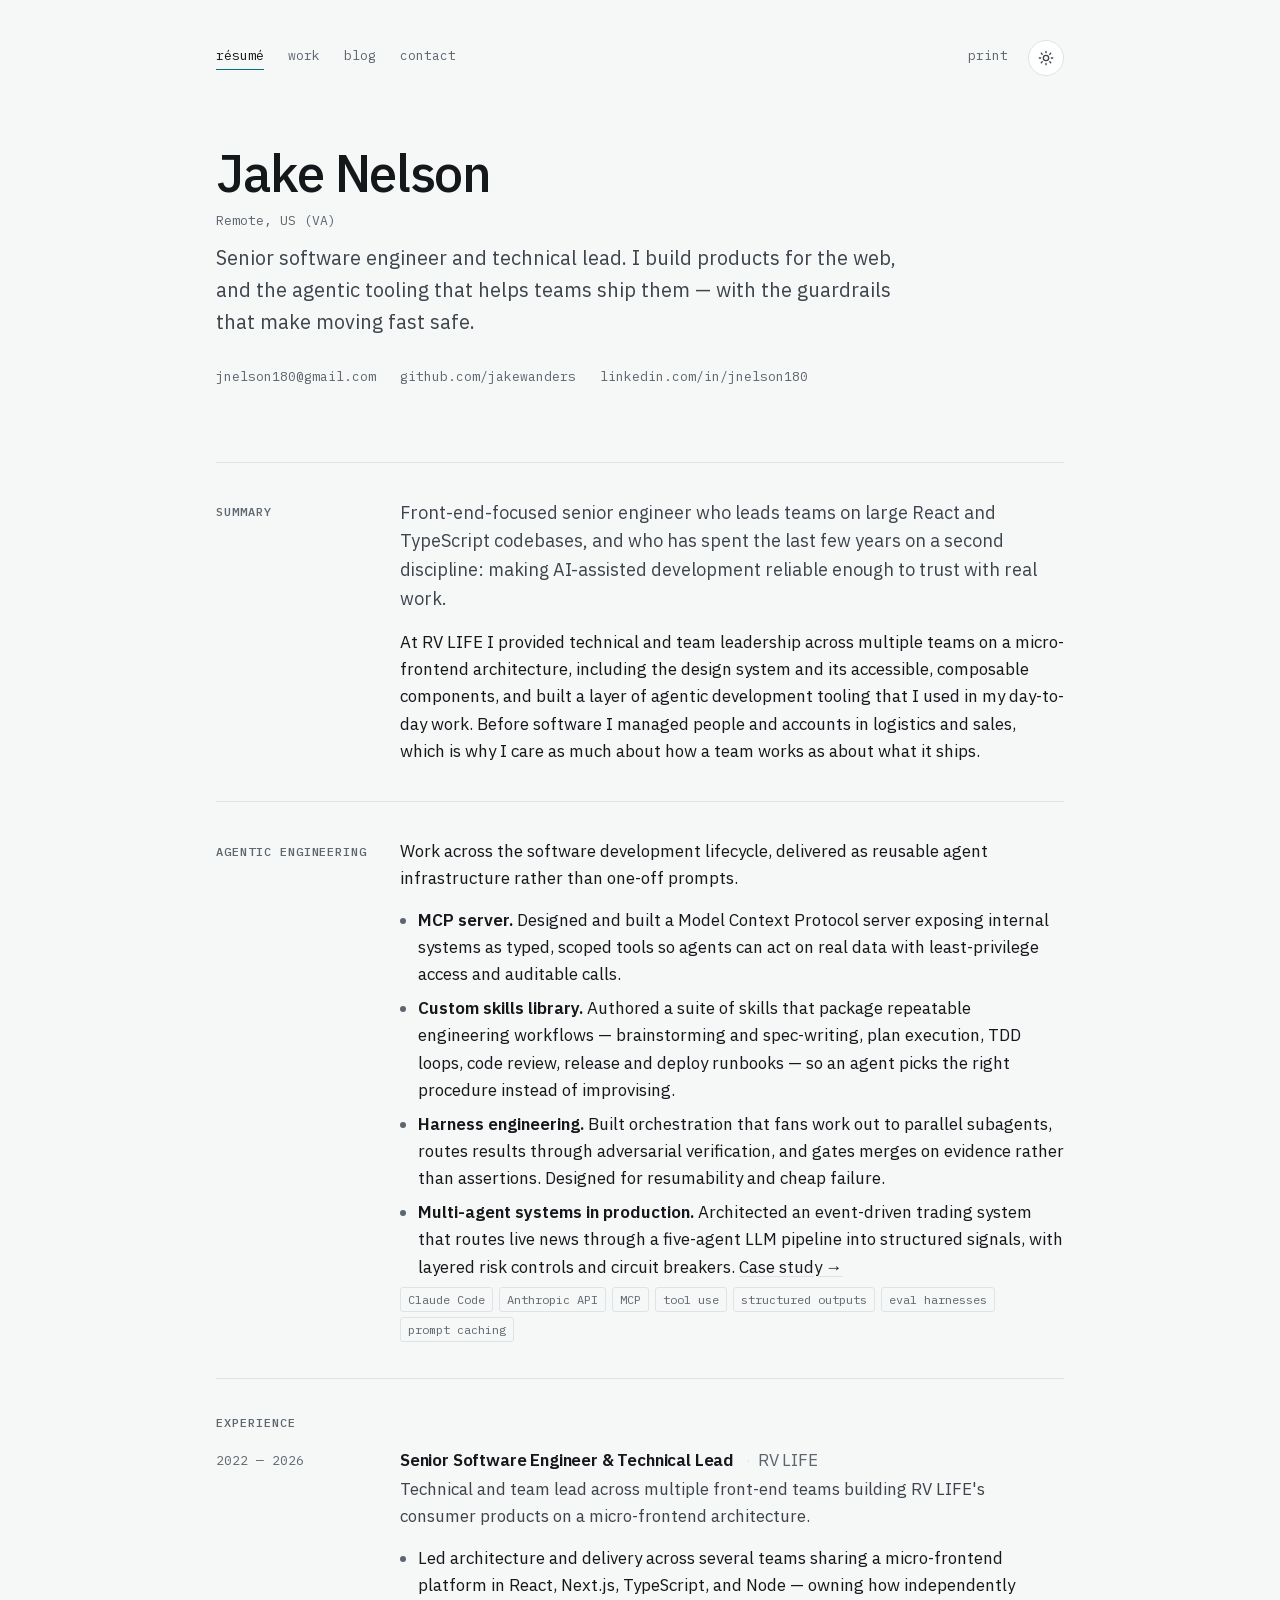
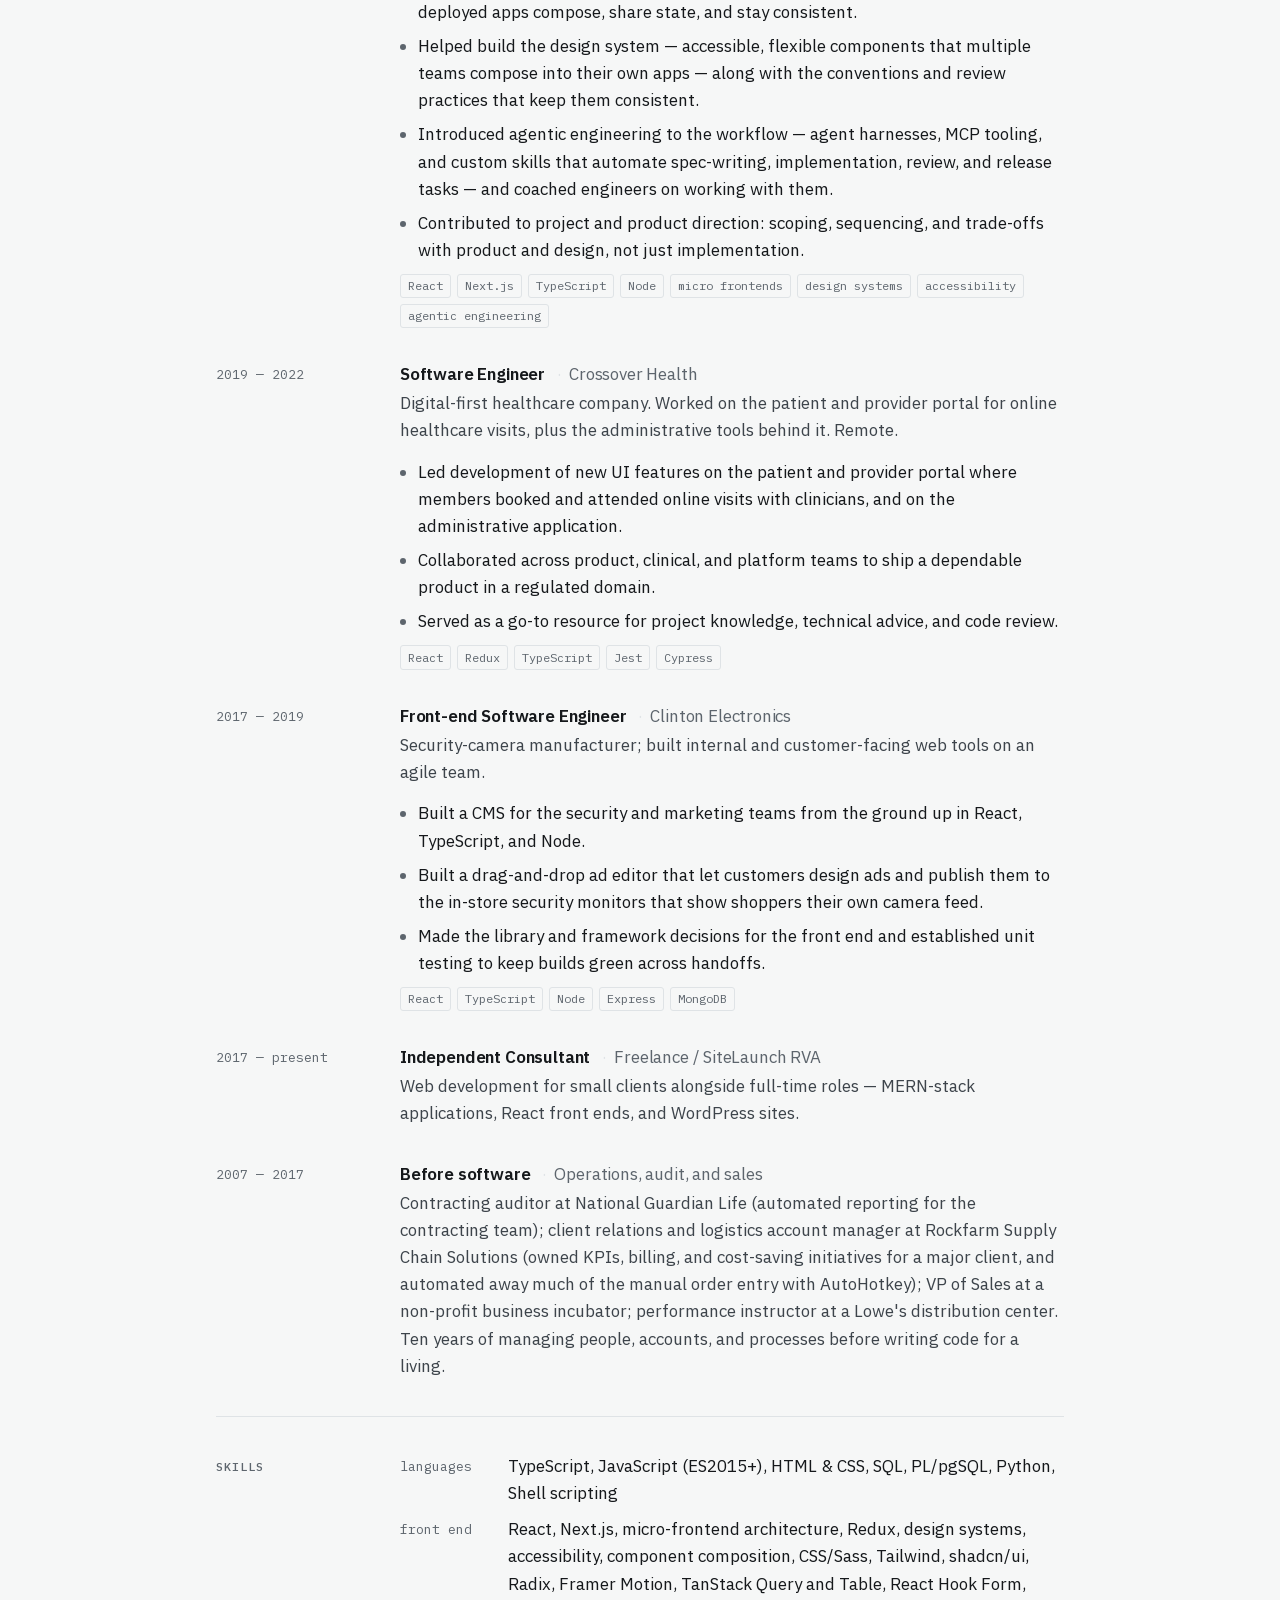
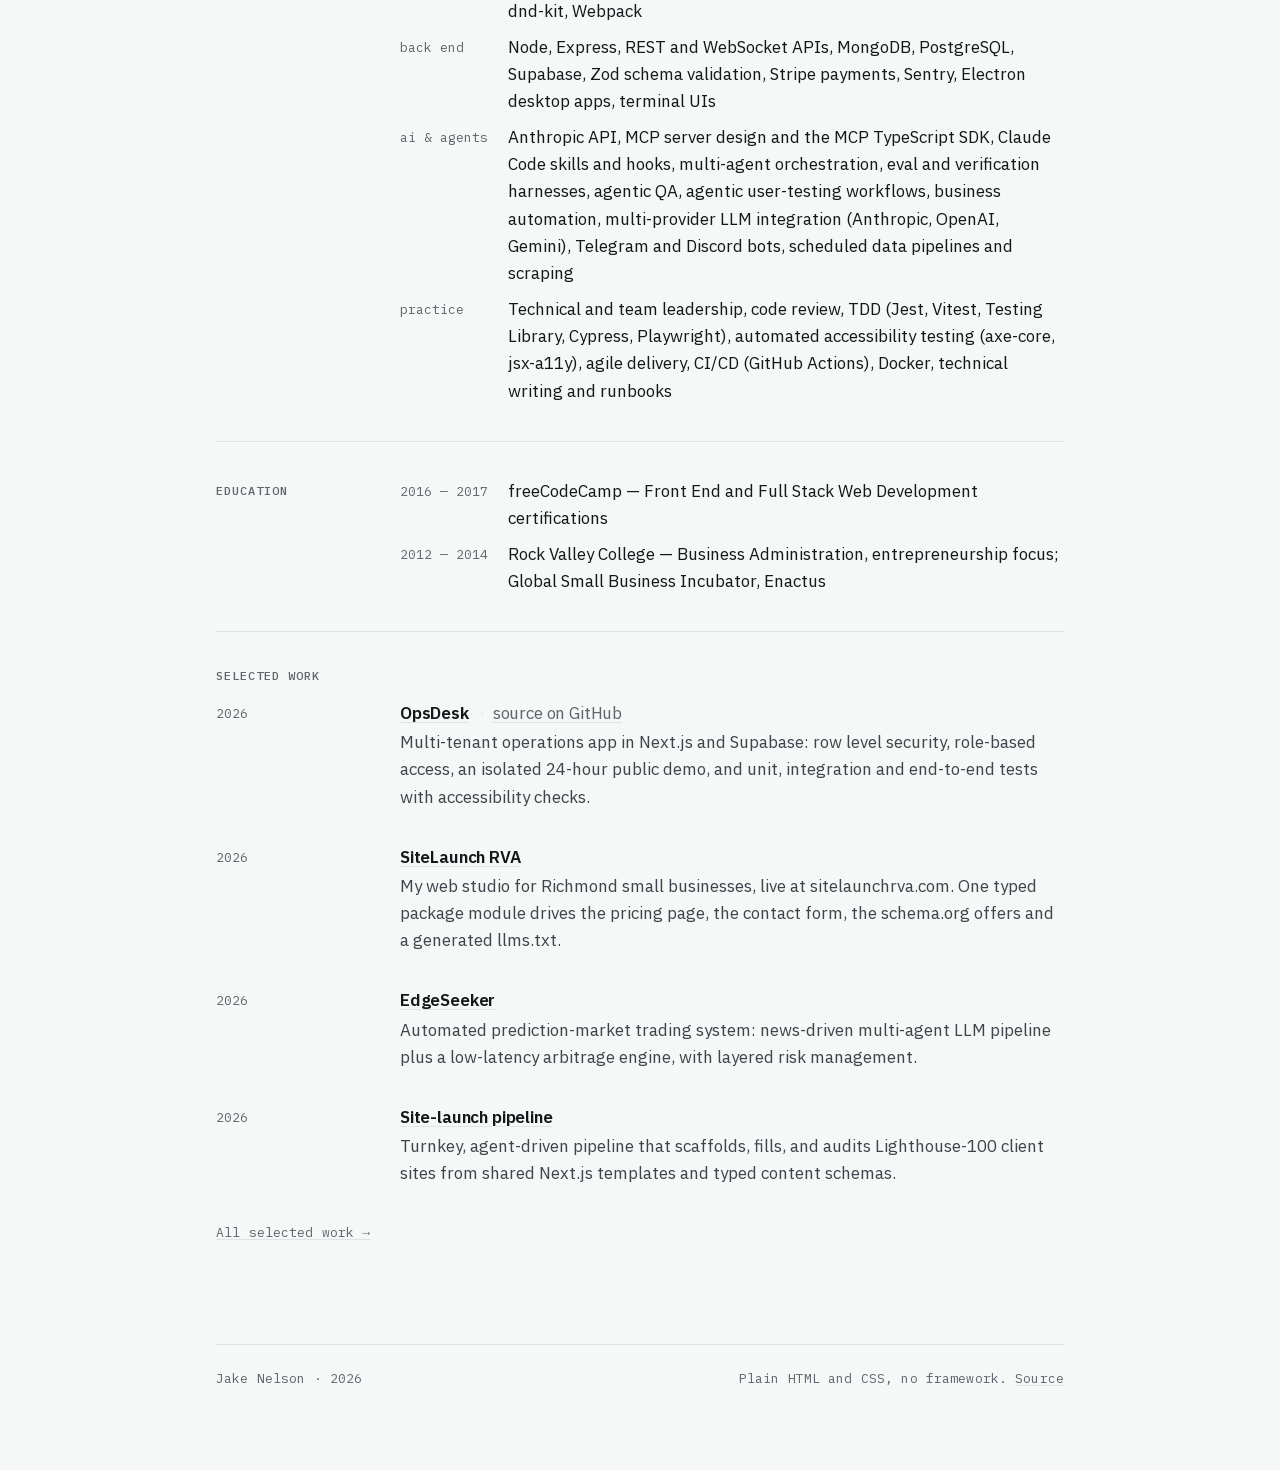
==== index.html @ 73cfa4a9 "Remove LifeDash from résumé page Removed LifeDash project entry from the portfolio." ====
<!DOCTYPE html>
<html lang="en">
<head>
  <meta charset="utf-8">
  <meta name="viewport" content="width=device-width, initial-scale=1">
  <title>Jake Nelson — Senior Software Engineer &amp; Technical Lead</title>
  <meta name="description" content="Jake Nelson is a senior software engineer and technical lead who has led front-end teams on React/TypeScript micro-frontend platforms, with a focus on agentic engineering, MCP tooling, and agent harnesses.">
  <meta name="author" content="Jake Nelson">
  <link rel="canonical" href="https://jakewanders.github.io/">
  <meta property="og:type" content="profile">
  <meta property="og:title" content="Jake Nelson — Senior Software Engineer &amp; Technical Lead">
  <meta property="og:description" content="Senior software engineer and technical lead. Products for the web, and the agentic tooling that helps teams ship them.">
  <meta property="og:url" content="https://jakewanders.github.io/">
  <link rel="icon" href="data:image/svg+xml,%3Csvg xmlns='http://www.w3.org/2000/svg' viewBox='0 0 32 32'%3E%3Crect width='32' height='32' rx='6' fill='%230f6e76'/%3E%3Ctext x='16' y='22' font-family='monospace' font-size='18' fill='white' text-anchor='middle'%3Ejn%3C/text%3E%3C/svg%3E">

  <!-- Apply theme before first paint to avoid a flash. -->
  <script>
    (function () {
      // Read the saved theme from localStorage, then a cookie fallback, then the OS preference.
      var t = null;
      try { t = localStorage.getItem("theme"); } catch (e) {}
      if (t !== "dark" && t !== "light") {
        var m = document.cookie.match(/(?:^|; )theme=(dark|light)/);
        if (m) t = m[1];
      }
      if (t !== "dark" && t !== "light") {
        t = window.matchMedia && window.matchMedia("(prefers-color-scheme: dark)").matches ? "dark" : "light";
      }
      document.documentElement.setAttribute("data-theme", t);
    })();
  </script>

  <link rel="preload" href="/assets/fonts/ibm-plex-sans-400.woff2" as="font" type="font/woff2" crossorigin>
  <link rel="preload" href="/assets/fonts/ibm-plex-sans-500.woff2" as="font" type="font/woff2" crossorigin>
  <link rel="preload" href="/assets/fonts/ibm-plex-sans-600.woff2" as="font" type="font/woff2" crossorigin>
  <link rel="preload" href="/assets/fonts/ibm-plex-mono-400.woff2" as="font" type="font/woff2" crossorigin>
  <link rel="preload" href="/assets/fonts/ibm-plex-mono-500.woff2" as="font" type="font/woff2" crossorigin>
  <link rel="stylesheet" href="/assets/site.css?v=print1">
</head>
<body>
<div class="page">

  <header class="topbar">
    <nav class="nav" aria-label="Site">
      <a href="/" aria-current="page">résumé</a>
      <a href="/work/">work</a>
      <a href="/blog/">blog</a>
      <a href="/contact/">contact</a>
    </nav>
    <div class="topbar-actions">
      <a class="print-link" href="javascript:window.print()">print</a>
      <button class="theme-toggle" type="button" data-theme-toggle aria-label="Toggle dark mode">
      <svg class="icon-sun" viewBox="0 0 24 24" fill="none" stroke="currentColor" stroke-width="2" stroke-linecap="round" aria-hidden="true"><circle cx="12" cy="12" r="4"/><path d="M12 2v2M12 20v2M4.9 4.9l1.4 1.4M17.7 17.7l1.4 1.4M2 12h2M20 12h2M4.9 19.1l1.4-1.4M17.7 6.3l1.4-1.4"/></svg>
      <svg class="icon-moon" viewBox="0 0 24 24" fill="none" stroke="currentColor" stroke-width="2" stroke-linecap="round" stroke-linejoin="round" aria-hidden="true"><path d="M21 12.8A9 9 0 1 1 11.2 3a7 7 0 0 0 9.8 9.8z"/></svg>
      </button>
    </div>
  </header>

  <main id="content">
  <section class="masthead">
    <h1>Jake Nelson</h1>
    <p class="where">Remote, US (VA)</p>
    <p class="role">Senior software engineer and technical lead. I build products for the web, and the agentic tooling that helps teams ship them — with the guardrails that make moving fast safe.</p>
    <ul class="links">
      <li><a href="mailto:jnelson180@gmail.com">jnelson180@gmail.com</a></li>
      <li><a href="https://github.com/jakewanders" rel="me">github.com/jakewanders</a></li>
      <li><a href="https://www.linkedin.com/in/jnelson180" rel="me">linkedin.com/in/jnelson180</a></li>
    </ul>
  </section>

  <section class="section" id="summary">
    <h2>Summary</h2>
    <div class="body">
      <p class="lede">Front-end-focused senior engineer who leads teams on large React and TypeScript codebases, and who has spent the last few years on a second discipline: making AI-assisted development reliable enough to trust with real work.</p>
      <p>At RV LIFE I provided technical and team leadership across multiple teams on a micro-frontend architecture, including the design system and its accessible, composable components, and built a layer of agentic development tooling that I used in my day-to-day work. Before software I managed people and accounts in logistics and sales, which is why I care as much about how a team works as about what it ships.</p>
    </div>
  </section>

  <section class="section" id="ai">
    <h2>Agentic engineering</h2>
    <div class="body">
      <p>Work across the software development lifecycle, delivered as reusable agent infrastructure rather than one-off prompts.</p>
      <ul>
        <li><strong>MCP server.</strong> Designed and built a Model Context Protocol server exposing internal systems as typed, scoped tools so agents can act on real data with least-privilege access and auditable calls.</li>
        <li><strong>Custom skills library.</strong> Authored a suite of skills that package repeatable engineering workflows — brainstorming and spec-writing, plan execution, TDD loops, code review, release and deploy runbooks — so an agent picks the right procedure instead of improvising.</li>
        <li><strong>Harness engineering.</strong> Built orchestration that fans work out to parallel subagents, routes results through adversarial verification, and gates merges on evidence rather than assertions. Designed for resumability and cheap failure.</li>
        <li><strong>Multi-agent systems in production.</strong> Architected an event-driven trading system that routes live news through a five-agent LLM pipeline into structured signals, with layered risk controls and circuit breakers. <a class="no-print" href="/work/#edgeseeker">Case study →</a></li>
      </ul>
      <ul class="tags" aria-label="Tools">
        <li>Claude Code</li><li>Anthropic API</li><li>MCP</li><li>tool use</li><li>structured outputs</li><li>eval harnesses</li><li>prompt caching</li>
      </ul>
    </div>
  </section>

  <section class="section entries" id="experience">
    <h2>Experience</h2>
    <div class="body">
      <article class="entry">
        <div class="when">2022 — 2026</div>
        <div>
          <h3>Senior Software Engineer &amp; Technical Lead <span class="org">RV LIFE</span></h3>
          <p class="summary">Technical and team lead across multiple front-end teams building RV LIFE's consumer products on a micro-frontend architecture.</p>
          <ul>
            <li>Led architecture and delivery across several teams sharing a micro-frontend platform in React, Next.js, TypeScript, and Node — owning how independently deployed apps compose, share state, and stay consistent.</li>
            <li>Helped build the design system — accessible, flexible components that multiple teams compose into their own apps — along with the conventions and review practices that keep them consistent.</li>
            <li>Introduced agentic engineering to the workflow — agent harnesses, MCP tooling, and custom skills that automate spec-writing, implementation, review, and release tasks — and coached engineers on working with them.</li>
            <li>Contributed to project and product direction: scoping, sequencing, and trade-offs with product and design, not just implementation.</li>
          </ul>
          <ul class="tags"><li>React</li><li>Next.js</li><li>TypeScript</li><li>Node</li><li>micro frontends</li><li>design systems</li><li>accessibility</li><li>agentic engineering</li></ul>
        </div>
      </article>

      <article class="entry">
        <div class="when">2019 — 2022</div>
        <div>
          <h3>Software Engineer <span class="org">Crossover Health</span></h3>
          <p class="summary">Digital-first healthcare company. Worked on the patient and provider portal for online healthcare visits, plus the administrative tools behind it. Remote.</p>
          <ul>
            <li>Led development of new UI features on the patient and provider portal where members booked and attended online visits with clinicians, and on the administrative application.</li>
            <li>Collaborated across product, clinical, and platform teams to ship a dependable product in a regulated domain.</li>
            <li>Served as a go-to resource for project knowledge, technical advice, and code review.</li>
          </ul>
          <ul class="tags"><li>React</li><li>Redux</li><li>TypeScript</li><li>Jest</li><li>Cypress</li></ul>
        </div>
      </article>

      <article class="entry">
        <div class="when">2017 — 2019</div>
        <div>
          <h3>Front-end Software Engineer <span class="org">Clinton Electronics</span></h3>
          <p class="summary">Security-camera manufacturer; built internal and customer-facing web tools on an agile team.</p>
          <ul>
            <li>Built a CMS for the security and marketing teams from the ground up in React, TypeScript, and Node.</li>
            <li>Built a drag-and-drop ad editor that let customers design ads and publish them to the in-store security monitors that show shoppers their own camera feed.</li>
            <li>Made the library and framework decisions for the front end and established unit testing to keep builds green across handoffs.</li>
          </ul>
          <ul class="tags"><li>React</li><li>TypeScript</li><li>Node</li><li>Express</li><li>MongoDB</li></ul>
        </div>
      </article>

      <article class="entry">
        <div class="when">2017 — present</div>
        <div>
          <h3>Independent Consultant <span class="org">Freelance / SiteLaunch RVA</span></h3>
          <p class="summary">Web development for small clients alongside full-time roles — MERN-stack applications, React front ends, and WordPress sites.</p>
        </div>
      </article>

      <article class="entry">
        <div class="when">2007 — 2017</div>
        <div>
          <h3>Before software <span class="org">Operations, audit, and sales</span></h3>
          <p class="summary">Contracting auditor at National Guardian Life (automated reporting for the contracting team); client relations and logistics account manager at Rockfarm Supply Chain Solutions (owned KPIs, billing, and cost-saving initiatives for a major client, and automated away much of the manual order entry with AutoHotkey); VP of Sales at a non-profit business incubator; performance instructor at a Lowe's distribution center. Ten years of managing people, accounts, and processes before writing code for a living.</p>
        </div>
      </article>
    </div>
  </section>

  <section class="section" id="skills">
    <h2>Skills</h2>
    <div class="body">
      <dl class="skills">
        <dt>languages</dt><dd>TypeScript, JavaScript (ES2015+), HTML &amp; CSS, SQL, PL/pgSQL, Python, Shell scripting</dd>
        <dt>front end</dt><dd>React, Next.js, micro-frontend architecture, Redux, design systems, accessibility, component composition, CSS/Sass, Tailwind, shadcn/ui, Radix, Framer Motion, TanStack Query and Table, React Hook Form, dnd-kit, Webpack</dd>
        <dt>back end</dt><dd>Node, Express, REST and WebSocket APIs, MongoDB, PostgreSQL, Supabase, Zod schema validation, Stripe payments, Sentry, Electron desktop apps, terminal UIs</dd>
        <dt>ai &amp; agents</dt><dd>Anthropic API, MCP server design and the MCP TypeScript SDK, Claude Code skills and hooks, multi-agent orchestration, eval and verification harnesses, agentic QA, agentic user-testing workflows, business automation, multi-provider LLM integration (Anthropic, OpenAI, Gemini), Telegram and Discord bots, scheduled data pipelines and scraping</dd>
        <dt>practice</dt><dd>Technical and team leadership, code review, TDD (Jest, Vitest, Testing Library, Cypress, Playwright), automated accessibility testing (axe-core, jsx-a11y), agile delivery, CI/CD (GitHub Actions), Docker, technical writing and runbooks</dd>
      </dl>
    </div>
  </section>

  <section class="section" id="education">
    <h2>Education</h2>
    <div class="body">
      <dl class="skills">
        <dt>2016 — 2017</dt><dd>freeCodeCamp — Front End and Full Stack Web Development certifications</dd>
        <dt>2012 — 2014</dt><dd>Rock Valley College — Business Administration, entrepreneurship focus; Global Small Business Incubator, Enactus</dd>
      </dl>
    </div>
  </section>

  <section class="section entries" id="work">
    <h2>Selected work</h2>
    <div class="body">
      <article class="entry">
        <div class="when">2026</div>
        <div>
          <h3><a href="/work/#opsdesk">OpsDesk</a> <span class="org no-print"><a href="https://github.com/jakewanders/opsdesk">source on GitHub</a></span></h3>
          <p class="summary">Multi-tenant operations app in Next.js and Supabase: row level security, role-based access, an isolated 24-hour public demo, and unit, integration and end-to-end tests with accessibility checks.</p>
        </div>
      </article>
      <article class="entry">
        <div class="when">2026</div>
        <div>
          <h3><a href="/work/#sitelaunchrva">SiteLaunch RVA</a></h3>
          <p class="summary">My web studio for Richmond small businesses, live at sitelaunchrva.com. One typed package module drives the pricing page, the contact form, the schema.org offers and a generated llms.txt.</p>
        </div>
      </article>
      <article class="entry">
        <div class="when">2026</div>
        <div>
          <h3><a href="/work/#edgeseeker">EdgeSeeker</a></h3>
          <p class="summary">Automated prediction-market trading system: news-driven multi-agent LLM pipeline plus a low-latency arbitrage engine, with layered risk management.</p>
        </div>
      </article>
      <article class="entry">
        <div class="when">2026</div>
        <div>
          <h3><a href="/work/#sitelaunch">Site-launch pipeline</a></h3>
          <p class="summary">Turnkey, agent-driven pipeline that scaffolds, fills, and audits Lighthouse-100 client sites from shared Next.js templates and typed content schemas.</p>
        </div>
      </article>
      <p class="mono no-print"><a href="/work/">All selected work →</a></p>
    </div>
  </section>

  </main>

  <footer class="colophon mono no-print">
    <span>Jake Nelson · <span id="year">2026</span></span>
    <span>Plain HTML and CSS, no framework. <a href="https://github.com/jakewanders/jakewanders.github.io">Source</a></span>
  </footer>
</div>
<script src="/assets/theme.js?v=print1"></script>
<script>document.getElementById("year").textContent = new Date().getFullYear();</script>
</body>
</html>
---- assets/site.css ----
/* jakewanders.github.io — single stylesheet. Linked in source; inlined into each page at deploy (scripts/inline_assets.py).
   Tokens first; light is the default, dark overrides via [data-theme="dark"]. */

/* Self-hosted IBM Plex (latin subset; SIL OFL, see assets/fonts/OFL.txt).
   font-display: optional = use the font only if it's ready at first paint, never swap
   later, so text never reflows (no layout shift). The files are preloaded in each page's <head>. */
@font-face { font-family: "IBM Plex Sans"; font-style: normal; font-weight: 400; font-display: optional; src: url("/assets/fonts/ibm-plex-sans-400.woff2") format("woff2"); unicode-range: U+0000-00FF, U+0131, U+0152-0153, U+02BB-02BC, U+02C6, U+02DA, U+02DC, U+0304, U+0308, U+0329, U+2000-206F, U+20AC, U+2122, U+2191, U+2193, U+2212, U+2215, U+FEFF, U+FFFD; }
@font-face { font-family: "IBM Plex Sans"; font-style: normal; font-weight: 500; font-display: optional; src: url("/assets/fonts/ibm-plex-sans-500.woff2") format("woff2"); unicode-range: U+0000-00FF, U+0131, U+0152-0153, U+02BB-02BC, U+02C6, U+02DA, U+02DC, U+0304, U+0308, U+0329, U+2000-206F, U+20AC, U+2122, U+2191, U+2193, U+2212, U+2215, U+FEFF, U+FFFD; }
@font-face { font-family: "IBM Plex Sans"; font-style: normal; font-weight: 600; font-display: optional; src: url("/assets/fonts/ibm-plex-sans-600.woff2") format("woff2"); unicode-range: U+0000-00FF, U+0131, U+0152-0153, U+02BB-02BC, U+02C6, U+02DA, U+02DC, U+0304, U+0308, U+0329, U+2000-206F, U+20AC, U+2122, U+2191, U+2193, U+2212, U+2215, U+FEFF, U+FFFD; }
@font-face { font-family: "IBM Plex Mono"; font-style: normal; font-weight: 400; font-display: optional; src: url("/assets/fonts/ibm-plex-mono-400.woff2") format("woff2"); unicode-range: U+0000-00FF, U+0131, U+0152-0153, U+02BB-02BC, U+02C6, U+02DA, U+02DC, U+0304, U+0308, U+0329, U+2000-206F, U+20AC, U+2122, U+2191, U+2193, U+2212, U+2215, U+FEFF, U+FFFD; }
@font-face { font-family: "IBM Plex Mono"; font-style: normal; font-weight: 500; font-display: optional; src: url("/assets/fonts/ibm-plex-mono-500.woff2") format("woff2"); unicode-range: U+0000-00FF, U+0131, U+0152-0153, U+02BB-02BC, U+02C6, U+02DA, U+02DC, U+0304, U+0308, U+0329, U+2000-206F, U+20AC, U+2122, U+2191, U+2193, U+2212, U+2215, U+FEFF, U+FFFD; }

:root {
  --bg: #f6f7f7;
  --surface: #ffffff;
  --ink: #15181b;
  --ink-2: #3d444b;
  --muted: #5d656d;
  --rule: #dfe3e6;
  --accent: #0f6e76;
  --accent-ink: #ffffff;
  --focus: #0f6e76;

  --font-sans: "IBM Plex Sans", -apple-system, BlinkMacSystemFont, "Segoe UI", Roboto, Helvetica, Arial, sans-serif;
  --font-mono: "IBM Plex Mono", ui-monospace, SFMono-Regular, Menlo, Consolas, monospace;

  --measure: 44rem;
  --rail: 9.5rem;
  --gap: 2rem;

  color-scheme: light;
}

:root[data-theme="dark"] {
  --bg: #1f2225;
  --surface: #272b2f;
  --ink: #f2f4f6;
  --ink-2: #d3d8dd;
  --muted: #a3abb3;
  --rule: #3d434a;
  --accent: #6fcfd5;
  --accent-ink: #1f2225;
  --focus: #6fcfd5;
  color-scheme: dark;
}

/* ---------- base ---------- */

*, *::before, *::after { box-sizing: border-box; }

html {
  -webkit-text-size-adjust: 100%;
  /* Always show the scrollbar track, even on short pages like /contact/, so the
     centered column doesn't shift sideways between tabs when classic (non-overlay)
     scrollbars are on. Overlay scrollbars draw nothing here. */
  overflow-y: scroll;
}

body {
  margin: 0;
  background: var(--bg);
  color: var(--ink);
  font-family: var(--font-sans);
  font-size: 1.0625rem;
  line-height: 1.6;
  font-feature-settings: "kern", "liga", "calt";
  -webkit-font-smoothing: antialiased;
  caret-color: transparent; /* no inputs on this site; never show a text caret (e.g. caret browsing) */
  transition: background-color 160ms ease, color 160ms ease;
}

a {
  color: inherit;
  text-decoration: underline;
  text-decoration-color: var(--rule);
  text-underline-offset: 0.18em;
  text-decoration-thickness: 1px;
  transition: text-decoration-color 120ms ease;
}
a:hover { text-decoration-color: var(--accent); }

:focus-visible {
  outline: 2px solid var(--focus);
  outline-offset: 3px;
  border-radius: 2px;
}

h1, h2, h3 { margin: 0; font-weight: 500; line-height: 1.25; letter-spacing: -0.01em; }
p { margin: 0 0 0.85em; }
p:last-child { margin-bottom: 0; }
ul { margin: 0; padding-left: 1.1rem; }
li { margin: 0 0 0.4em; }
li::marker { color: var(--muted); }

.mono {
  font-family: var(--font-mono);
  font-size: 0.8125rem;
  letter-spacing: 0.01em;
  color: var(--muted);
}

.visually-hidden {
  position: absolute; width: 1px; height: 1px; padding: 0; margin: -1px;
  overflow: hidden; clip: rect(0 0 0 0); white-space: nowrap; border: 0;
}

/* ---------- shell ---------- */

.page {
  max-width: calc(var(--rail) + var(--gap) + var(--measure));
  margin: 0 auto;
  padding: 2.5rem 1.25rem 5rem;
}

.topbar {
  display: flex;
  align-items: center;
  justify-content: space-between;
  gap: 1rem;
  margin-bottom: 4rem;
}

.nav { display: flex; gap: 1.5rem; }
/* .print-link shares the tab styling so it lines up with and looks like the nav */
.nav a, .print-link {
  font-family: var(--font-mono);
  font-size: 0.8125rem;
  text-decoration: none;
  color: var(--muted);
  padding-bottom: 2px;
  border-bottom: 1px solid transparent;
}
.nav a:hover, .print-link:hover { color: var(--ink); }
.nav a[aria-current="page"] { color: var(--ink); border-bottom-color: var(--accent); }

.topbar-actions { display: flex; align-items: center; gap: 1.25rem; }

.masthead .where {
  margin-top: 0.35rem;
  font-family: var(--font-mono);
  font-size: 0.8125rem;
  color: var(--muted);
}

/* theme toggle */
.theme-toggle {
  appearance: none;
  border: 1px solid var(--rule);
  background: var(--surface);
  color: var(--ink-2);
  width: 2.25rem; height: 2.25rem;
  border-radius: 999px;
  display: inline-grid; place-items: center;
  cursor: pointer;
  transition: border-color 120ms ease, color 120ms ease, transform 120ms ease;
}
.theme-toggle:hover { border-color: var(--accent); color: var(--accent); }
.theme-toggle:active { transform: scale(0.94); }
.theme-toggle svg { width: 1rem; height: 1rem; }
.theme-toggle .icon-moon { display: none; }
:root[data-theme="dark"] .theme-toggle .icon-sun { display: none; }
:root[data-theme="dark"] .theme-toggle .icon-moon { display: block; }

/* ---------- masthead ---------- */

.masthead { margin-bottom: 4.5rem; }
.masthead h1 {
  font-size: clamp(2.25rem, 6vw, 3.25rem);
  letter-spacing: -0.025em;
  font-weight: 500;
}
.masthead .role {
  margin-top: 0.5rem;
  font-size: 1.25rem;
  color: var(--ink-2);
  max-width: var(--measure);
}
.masthead .role em { font-style: normal; color: var(--accent); }
.links {
  list-style: none; padding: 0;
  margin: 1.5rem 0 0;
  display: flex; flex-wrap: wrap; gap: 0.4rem 1.5rem;
}
.links li { margin: 0; }
.links a {
  font-family: var(--font-mono);
  font-size: 0.8125rem;
  text-decoration: none;
  color: var(--muted);
}
.links a:hover { color: var(--accent); }

/* ---------- sections: rail + content ---------- */

.section {
  display: grid;
  grid-template-columns: var(--rail) minmax(0, var(--measure));
  column-gap: var(--gap);
  padding: 2.25rem 0;
  border-top: 1px solid var(--rule);
}
.section > h2 {
  font-family: var(--font-mono);
  font-size: 0.75rem;
  font-weight: 500;
  letter-spacing: 0.08em;
  text-transform: uppercase;
  color: var(--muted);
  padding-top: 0.35rem;
}
.section > .body { min-width: 0; }

.lede { font-size: 1.125rem; color: var(--ink-2); }

/* sections made of dated entries: label gets its own row, dates take the rail */
.section.entries { grid-template-columns: 1fr; row-gap: 1.25rem; }
.section.entries > h2 { padding-top: 0; }

.entry {
  display: grid;
  grid-template-columns: var(--rail) minmax(0, var(--measure));
  column-gap: var(--gap);
  margin-bottom: 2.25rem;
}
.entry:last-child { margin-bottom: 0; }
.entry .when {
  font-family: var(--font-mono);
  font-size: 0.8125rem;
  color: var(--muted);
  /* same line box as the h3 so the two share a baseline */
  line-height: calc(1.0625rem * 1.25);
  white-space: nowrap;
}
.entry h3 { font-size: 1.0625rem; font-weight: 600; }
.entry .org { color: var(--muted); font-weight: 400; }
.entry .org::before { content: "·"; margin: 0 0.45em; color: var(--rule); }
.entry .summary { color: var(--ink-2); margin-top: 0.3rem; }
.entry ul { margin-top: 0.6rem; }
.entry .tags { margin-top: 0.6rem; }

/* tags */
.tags { list-style: none; padding: 0; margin: 0; display: flex; flex-wrap: wrap; gap: 0.35rem; }
.tags li {
  margin: 0;
  font-family: var(--font-mono);
  font-size: 0.75rem;
  color: var(--muted);
  border: 1px solid var(--rule);
  border-radius: 3px;
  padding: 0.1rem 0.45rem;
}

/* skills: definition list as aligned rows */
.skills { margin: 0; display: grid; grid-template-columns: max-content 1fr; gap: 0.55rem 1.25rem; }
.skills dt { font-family: var(--font-mono); font-size: 0.8125rem; color: var(--muted); line-height: calc(1.0625rem * 1.6); }
.skills dd { margin: 0; }

/* callout (todo) */
.todo {
  border-left: 2px solid var(--accent);
  padding: 0.15rem 0 0.15rem 0.9rem;
  color: var(--muted);
  font-size: 0.9375rem;
}

/* work cards */
.work-list { display: grid; gap: 1.25rem; }
.card {
  display: block;
  border: 1px solid var(--rule);
  background: var(--surface);
  border-radius: 6px;
  padding: 1.25rem 1.4rem;
  text-decoration: none;
  transition: border-color 120ms ease, transform 120ms ease;
}
a.card:hover { border-color: var(--accent); transform: translateY(-1px); }
.card .kicker {
  display: flex; justify-content: space-between; gap: 1rem;
  font-family: var(--font-mono); font-size: 0.75rem; color: var(--muted);
  margin-bottom: 0.5rem;
}
.card h3 { font-size: 1.125rem; font-weight: 600; margin-bottom: 0.35rem; }
.card p { color: var(--ink-2); }
.card .tags { margin-top: 0.85rem; }
.card .status { color: var(--accent); }
.card .status a { color: inherit; text-decoration: none; }
.card .status a:hover { text-decoration: underline; }
.card code { font-family: var(--font-mono); font-size: 0.875em; }

/* contact: label / value rows, same rhythm as .skills */
.contact-list { margin: 0; display: grid; grid-template-columns: max-content 1fr; gap: 0.75rem 1.5rem; align-items: baseline; }
.contact-list dt { font-family: var(--font-mono); font-size: 0.8125rem; color: var(--muted); }
.contact-list dd { margin: 0; font-size: 1.125rem; overflow-wrap: anywhere; }
.contact-list a { text-decoration-color: var(--accent); }

/* blog (pages generated by scripts/build_blog.py) */
.post-entry h3 a { text-decoration: none; }
.post-entry h3 a:hover { color: var(--accent); }
.post-entry .mono { margin-top: 0.3rem; }
.post .masthead .mono a { text-decoration: none; }
.post .masthead .mono a:hover { color: var(--accent); }
.post .masthead h1 { margin-top: 0.75rem; }
.post .masthead .tags { margin-top: 0.85rem; }
.prose { max-width: var(--measure); color: var(--ink-2); }
.prose h2 { font-size: 1.375rem; color: var(--ink); margin: 2.25rem 0 0.6rem; }
.prose h3 { font-size: 1.125rem; font-weight: 600; color: var(--ink); margin: 1.75rem 0 0.5rem; }
.prose h4 { font-size: 1rem; font-weight: 600; color: var(--ink); margin: 1.5rem 0 0.4rem; }
.prose > :first-child { margin-top: 0; }
.prose p, .prose ul, .prose ol { margin: 0 0 1em; }
.prose ol { padding-left: 1.4rem; }
.prose strong { color: var(--ink); font-weight: 600; }
.prose code { font-family: var(--font-mono); font-size: 0.875em; }
.prose blockquote { margin: 1.5rem 0; padding-left: 1rem; border-left: 2px solid var(--accent); color: var(--muted); }
.post-origin { margin-top: 3rem; }

footer.colophon {
  margin-top: 4rem;
  padding-top: 1.5rem;
  border-top: 1px solid var(--rule);
  display: flex; justify-content: space-between; flex-wrap: wrap; gap: 0.5rem;
}

/* ---------- responsive ---------- */

@media (max-width: 720px) {
  :root { --rail: 0px; --gap: 0px; }
  .page { padding-top: 1.5rem; }
  .topbar { margin-bottom: 3rem; }
  .masthead { margin-bottom: 3rem; }
  .section { grid-template-columns: 1fr; row-gap: 1rem; padding: 1.75rem 0; }
  .entry { grid-template-columns: 1fr; row-gap: 0.25rem; }
  .section.entries { row-gap: 1rem; }
  .skills { grid-template-columns: 1fr; gap: 0.25rem; }
  .skills dd { margin-bottom: 0.6rem; }
}

@media (prefers-reduced-motion: reduce) {
  *, *::before, *::after { transition: none !important; }
}

/* ---------- print: the page is the résumé ---------- */

@media print {
  /* Both selectors so this beats :root[data-theme="dark"] when printing from dark mode. */
  :root, :root[data-theme="dark"] {
    --bg: #fff; --surface: #fff;
    --ink: #1a1a1a; --ink-2: #222; --muted: #3a3a3a;
    --rule: #ccc; --accent: #0f6e76; --accent-ink: #fff; --focus: #0f6e76;
    color-scheme: light;
  }
  @page { margin: 0.6in; }
  body { font-size: 10pt; line-height: 1.35; }
  .page { max-width: none; padding: 0; }
  .topbar, .theme-toggle, .nav, .print-link, .no-print { display: none !important; }
  .masthead { margin-bottom: 1.5rem; }
  .masthead h1 { font-size: 22pt; }
  .masthead .role { font-size: 12pt; }
  .section { padding: 0.7rem 0; break-inside: auto; }
  .entry { margin-bottom: 0.7rem; break-inside: avoid; }
  /* Entries are grids and can't split, so start the long Experience section on a fresh page
     rather than strand its heading at the bottom of the previous one. */
  #experience { break-before: page; }
  a { text-decoration: none; color: inherit; }
  .todo { display: none; }
}
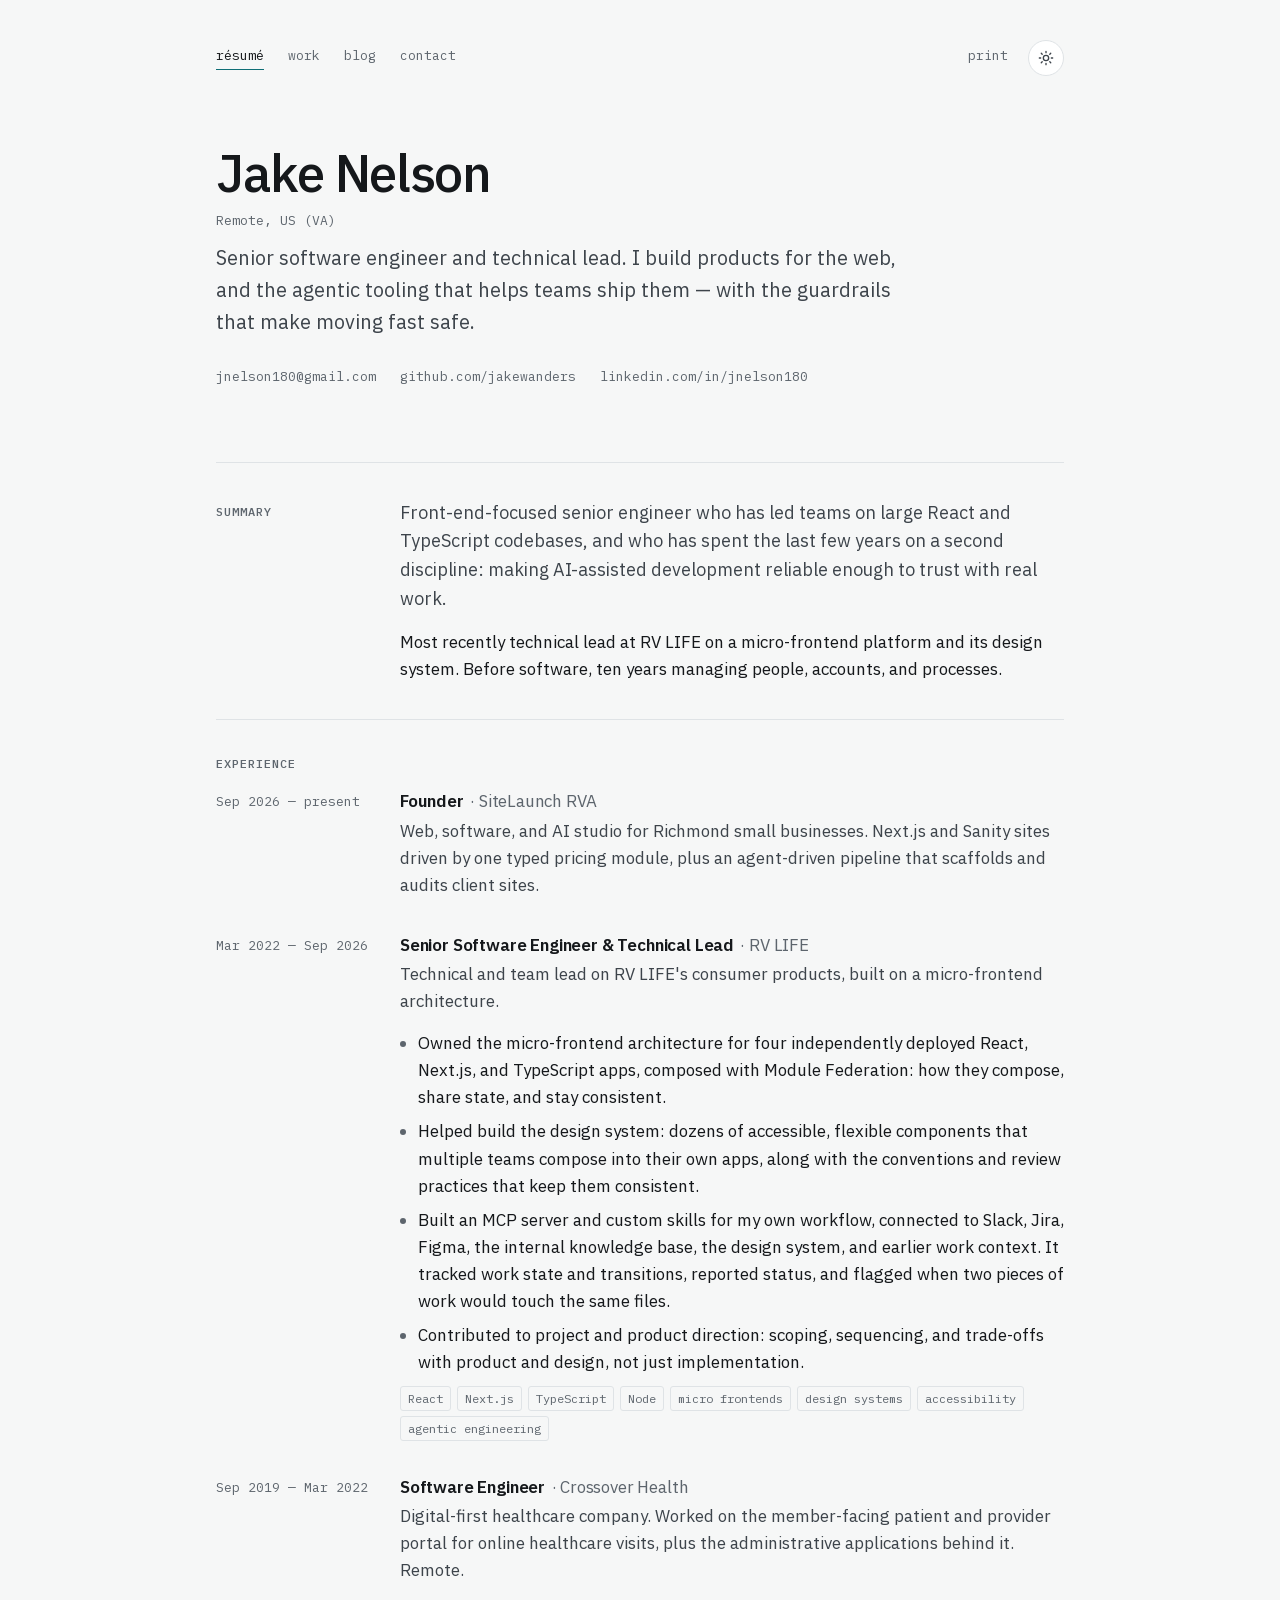
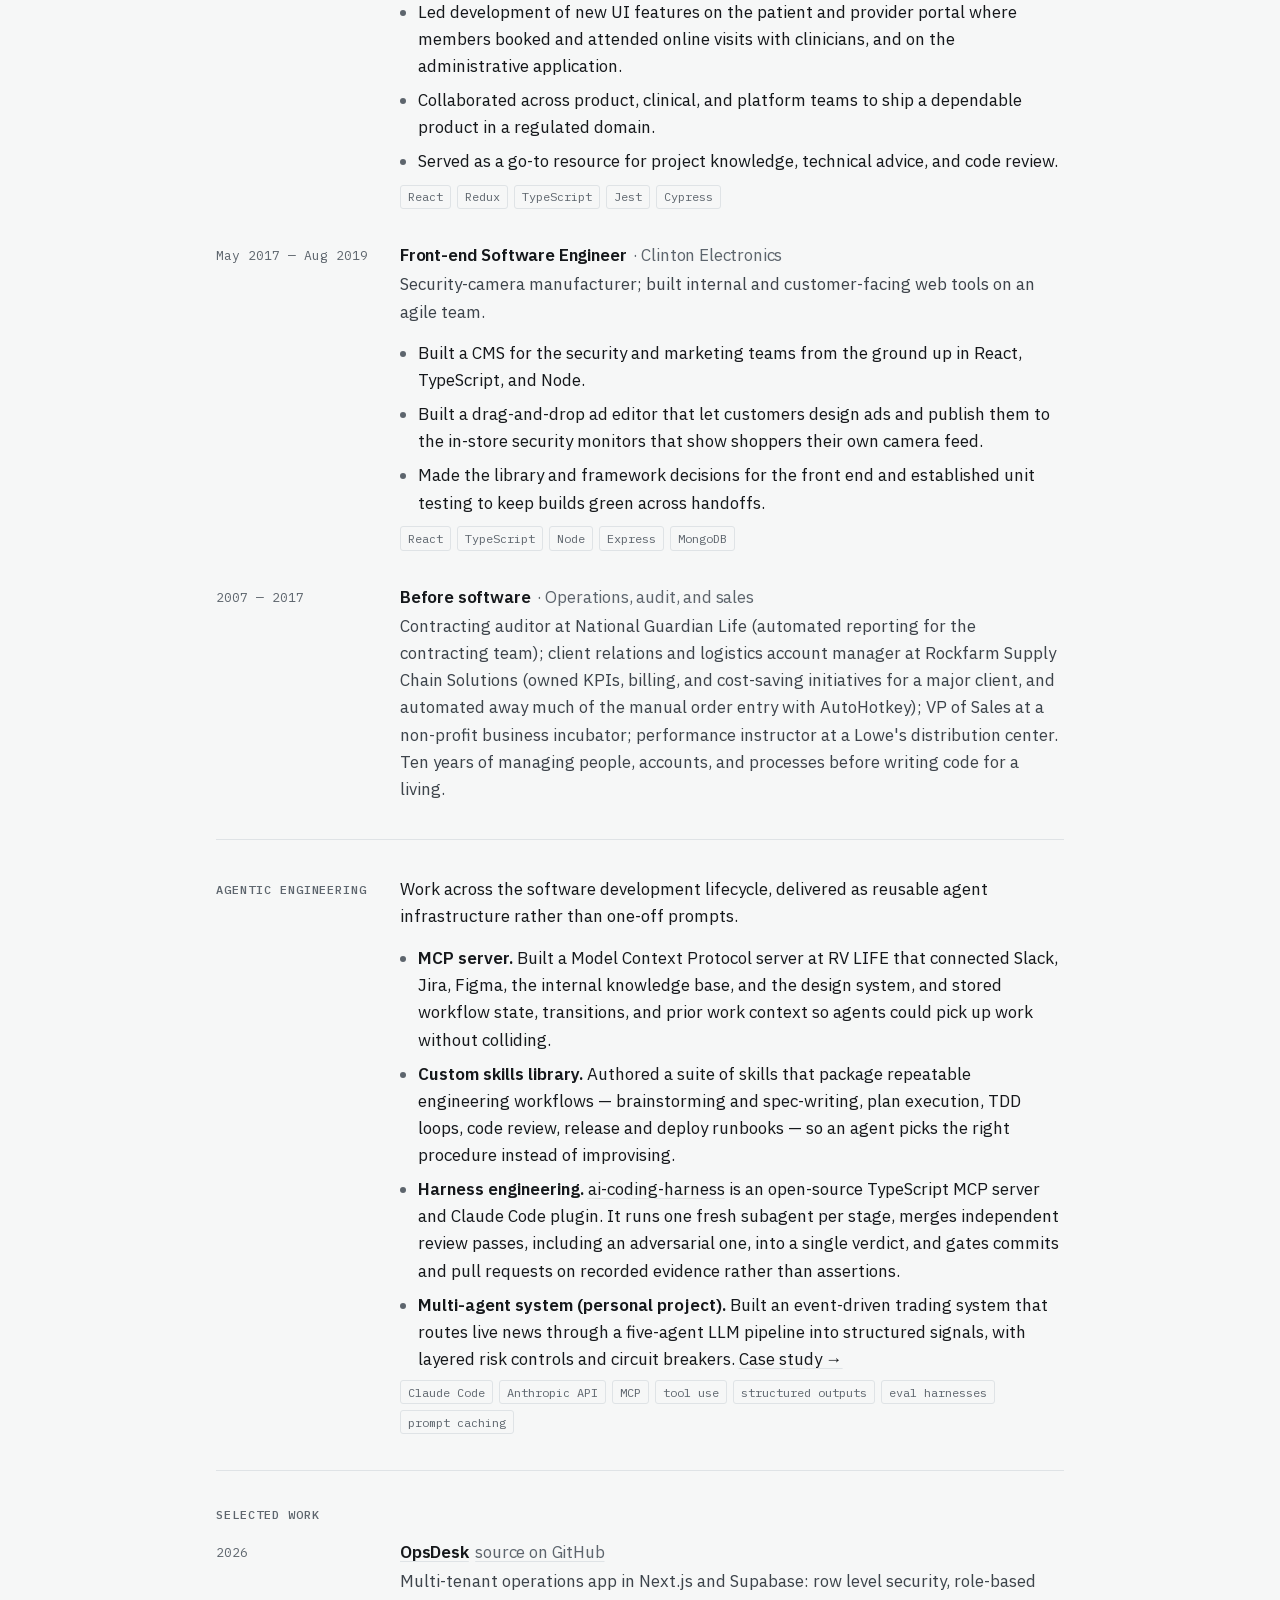
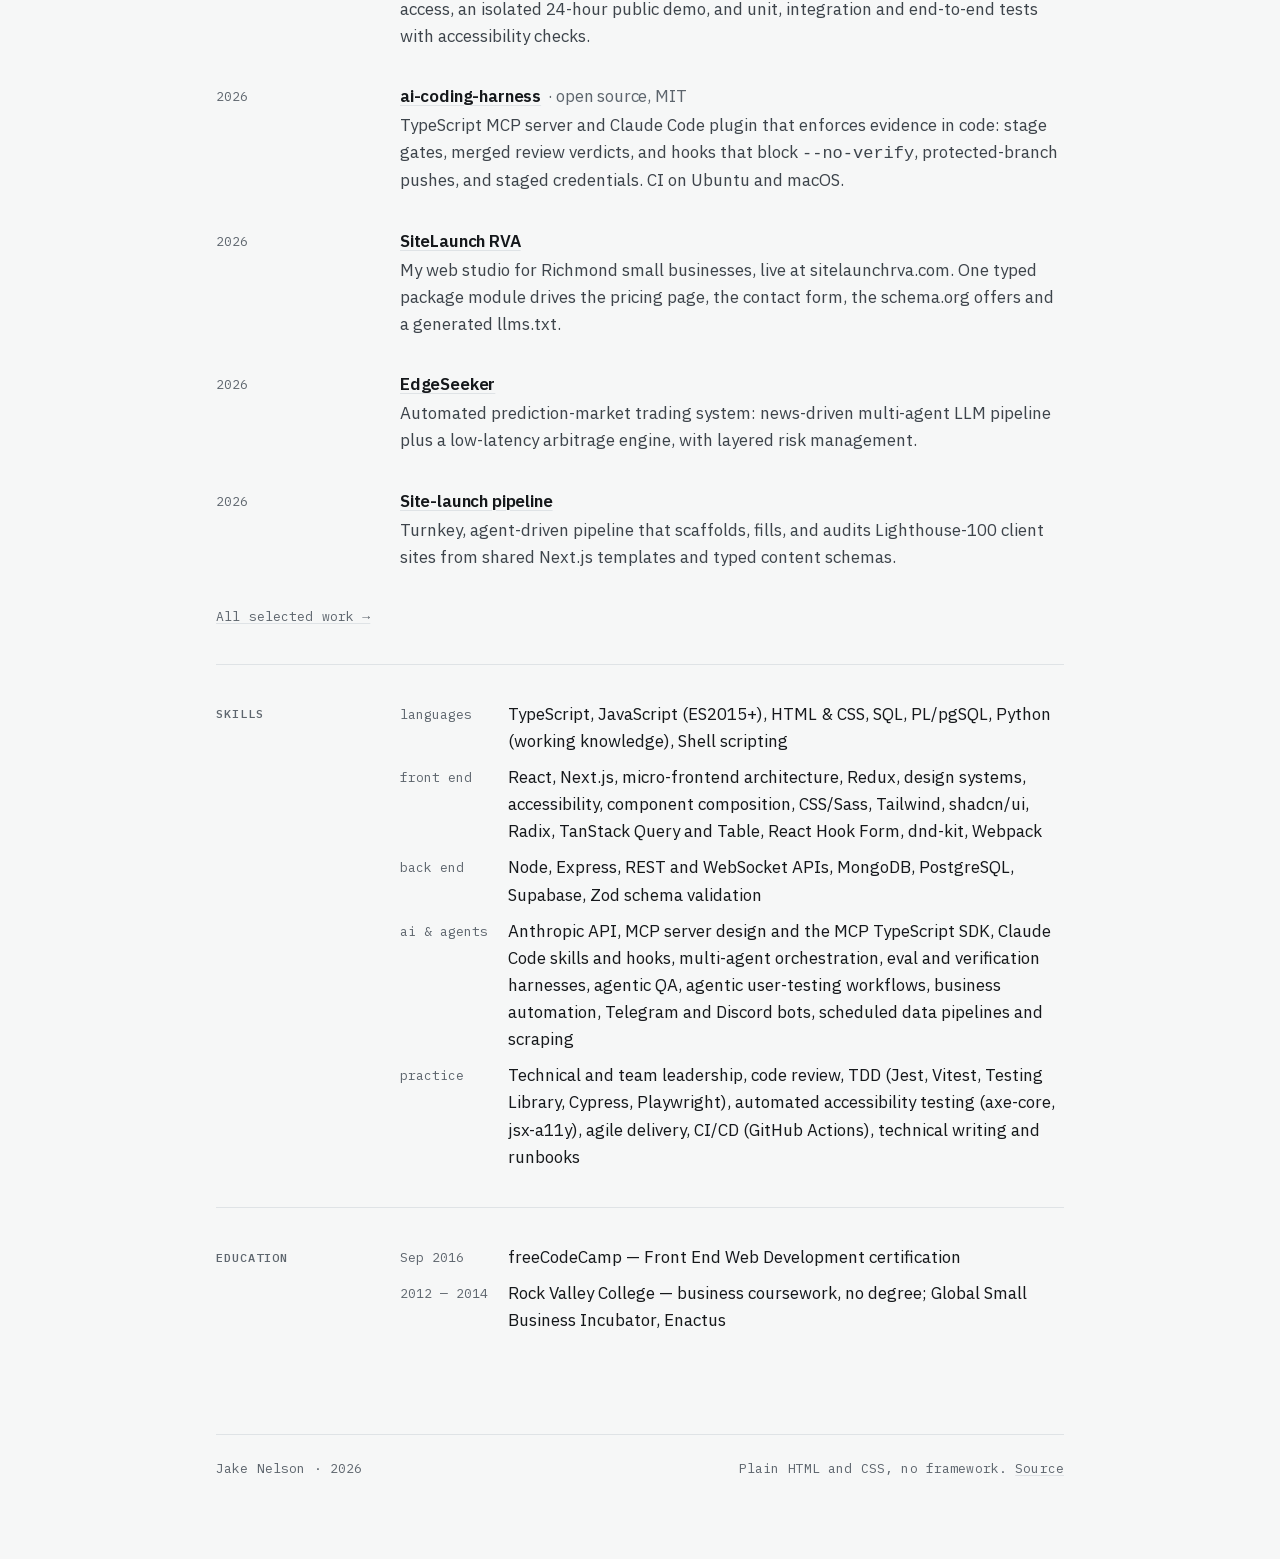
==== commit b22c2536: "Rework résumé for senior screening: Experience first, accurate facts - Move Experience directly unde" ====
--- a/index.html
+++ b/index.html
@@ -71,24 +71,8 @@
   <section class="section" id="summary">
     <h2>Summary</h2>
     <div class="body">
-      <p class="lede">Front-end-focused senior engineer who leads teams on large React and TypeScript codebases, and who has spent the last few years on a second discipline: making AI-assisted development reliable enough to trust with real work.</p>
-      <p>At RV LIFE I provided technical and team leadership across multiple teams on a micro-frontend architecture, including the design system and its accessible, composable components, and built a layer of agentic development tooling that I used in my day-to-day work. Before software I managed people and accounts in logistics and sales, which is why I care as much about how a team works as about what it ships.</p>
-    </div>
-  </section>
-
-  <section class="section" id="ai">
-    <h2>Agentic engineering</h2>
-    <div class="body">
-      <p>Work across the software development lifecycle, delivered as reusable agent infrastructure rather than one-off prompts.</p>
-      <ul>
-        <li><strong>MCP server.</strong> Designed and built a Model Context Protocol server exposing internal systems as typed, scoped tools so agents can act on real data with least-privilege access and auditable calls.</li>
-        <li><strong>Custom skills library.</strong> Authored a suite of skills that package repeatable engineering workflows — brainstorming and spec-writing, plan execution, TDD loops, code review, release and deploy runbooks — so an agent picks the right procedure instead of improvising.</li>
-        <li><strong>Harness engineering.</strong> Built orchestration that fans work out to parallel subagents, routes results through adversarial verification, and gates merges on evidence rather than assertions. Designed for resumability and cheap failure.</li>
-        <li><strong>Multi-agent systems in production.</strong> Architected an event-driven trading system that routes live news through a five-agent LLM pipeline into structured signals, with layered risk controls and circuit breakers. <a class="no-print" href="/work/#edgeseeker">Case study →</a></li>
-      </ul>
-      <ul class="tags" aria-label="Tools">
-        <li>Claude Code</li><li>Anthropic API</li><li>MCP</li><li>tool use</li><li>structured outputs</li><li>eval harnesses</li><li>prompt caching</li>
-      </ul>
+      <p class="lede">Front-end-focused senior engineer who has led teams on large React and TypeScript codebases, and who has spent the last few years on a second discipline: making AI-assisted development reliable enough to trust with real work.</p>
+      <p>Most recently technical lead at RV LIFE on a micro-frontend platform and its design system. Before software, ten years managing people, accounts, and processes.</p>
     </div>
   </section>
 
@@ -96,14 +80,22 @@
     <h2>Experience</h2>
     <div class="body">
       <article class="entry">
-        <div class="when">2022 — 2026</div>
-        <div>
-          <h3>Senior Software Engineer &amp; Technical Lead <span class="org">RV LIFE</span></h3>
-          <p class="summary">Technical and team lead across multiple front-end teams building RV LIFE's consumer products on a micro-frontend architecture.</p>
+        <div class="when">Sep 2026 — present</div>
+        <div>
+          <h3>Founder <span class="org">· SiteLaunch RVA</span></h3>
+          <p class="summary">Web, software, and AI studio for Richmond small businesses. Next.js and Sanity sites driven by one typed pricing module, plus an agent-driven pipeline that scaffolds and audits client sites.</p>
+        </div>
+      </article>
+
+      <article class="entry">
+        <div class="when">Mar 2022 — Sep 2026</div>
+        <div>
+          <h3>Senior Software Engineer &amp; Technical Lead <span class="org">· RV LIFE</span></h3>
+          <p class="summary">Technical and team lead on RV LIFE's consumer products, built on a micro-frontend architecture.</p>
           <ul>
-            <li>Led architecture and delivery across several teams sharing a micro-frontend platform in React, Next.js, TypeScript, and Node — owning how independently deployed apps compose, share state, and stay consistent.</li>
-            <li>Helped build the design system — accessible, flexible components that multiple teams compose into their own apps — along with the conventions and review practices that keep them consistent.</li>
-            <li>Introduced agentic engineering to the workflow — agent harnesses, MCP tooling, and custom skills that automate spec-writing, implementation, review, and release tasks — and coached engineers on working with them.</li>
+            <li>Owned the micro-frontend architecture for four independently deployed React, Next.js, and TypeScript apps, composed with Module Federation: how they compose, share state, and stay consistent.</li>
+            <li>Helped build the design system: dozens of accessible, flexible components that multiple teams compose into their own apps, along with the conventions and review practices that keep them consistent.</li>
+            <li>Built an MCP server and custom skills for my own workflow, connected to Slack, Jira, Figma, the internal knowledge base, the design system, and earlier work context. It tracked work state and transitions, reported status, and flagged when two pieces of work would touch the same files.</li>
             <li>Contributed to project and product direction: scoping, sequencing, and trade-offs with product and design, not just implementation.</li>
           </ul>
           <ul class="tags"><li>React</li><li>Next.js</li><li>TypeScript</li><li>Node</li><li>micro frontends</li><li>design systems</li><li>accessibility</li><li>agentic engineering</li></ul>
@@ -111,10 +103,10 @@
       </article>
 
       <article class="entry">
-        <div class="when">2019 — 2022</div>
-        <div>
-          <h3>Software Engineer <span class="org">Crossover Health</span></h3>
-          <p class="summary">Digital-first healthcare company. Worked on the patient and provider portal for online healthcare visits, plus the administrative tools behind it. Remote.</p>
+        <div class="when">Sep 2019 — Mar 2022</div>
+        <div>
+          <h3>Software Engineer <span class="org">· Crossover Health</span></h3>
+          <p class="summary">Digital-first healthcare company. Worked on the member-facing patient and provider portal for online healthcare visits, plus the administrative applications behind it. Remote.</p>
           <ul>
             <li>Led development of new UI features on the patient and provider portal where members booked and attended online visits with clinicians, and on the administrative application.</li>
             <li>Collaborated across product, clinical, and platform teams to ship a dependable product in a regulated domain.</li>
@@ -125,9 +117,9 @@
       </article>
 
       <article class="entry">
-        <div class="when">2017 — 2019</div>
-        <div>
-          <h3>Front-end Software Engineer <span class="org">Clinton Electronics</span></h3>
+        <div class="when">May 2017 — Aug 2019</div>
+        <div>
+          <h3>Front-end Software Engineer <span class="org">· Clinton Electronics</span></h3>
           <p class="summary">Security-camera manufacturer; built internal and customer-facing web tools on an agile team.</p>
           <ul>
             <li>Built a CMS for the security and marketing teams from the ground up in React, TypeScript, and Node.</li>
@@ -139,20 +131,70 @@
       </article>
 
       <article class="entry">
-        <div class="when">2017 — present</div>
-        <div>
-          <h3>Independent Consultant <span class="org">Freelance / SiteLaunch RVA</span></h3>
-          <p class="summary">Web development for small clients alongside full-time roles — MERN-stack applications, React front ends, and WordPress sites.</p>
-        </div>
-      </article>
-
-      <article class="entry">
         <div class="when">2007 — 2017</div>
         <div>
-          <h3>Before software <span class="org">Operations, audit, and sales</span></h3>
+          <h3>Before software <span class="org">· Operations, audit, and sales</span></h3>
           <p class="summary">Contracting auditor at National Guardian Life (automated reporting for the contracting team); client relations and logistics account manager at Rockfarm Supply Chain Solutions (owned KPIs, billing, and cost-saving initiatives for a major client, and automated away much of the manual order entry with AutoHotkey); VP of Sales at a non-profit business incubator; performance instructor at a Lowe's distribution center. Ten years of managing people, accounts, and processes before writing code for a living.</p>
         </div>
       </article>
+    </div>
+  </section>
+
+  <section class="section" id="ai">
+    <h2>Agentic engineering</h2>
+    <div class="body">
+      <p>Work across the software development lifecycle, delivered as reusable agent infrastructure rather than one-off prompts.</p>
+      <ul>
+        <li><strong>MCP server.</strong> Built a Model Context Protocol server at RV LIFE that connected Slack, Jira, Figma, the internal knowledge base, and the design system, and stored workflow state, transitions, and prior work context so agents could pick up work without colliding.</li>
+        <li><strong>Custom skills library.</strong> Authored a suite of skills that package repeatable engineering workflows — brainstorming and spec-writing, plan execution, TDD loops, code review, release and deploy runbooks — so an agent picks the right procedure instead of improvising.</li>
+        <li><strong>Harness engineering.</strong> <a href="https://github.com/jakewanders/ai-coding-harness">ai-coding-harness</a> is an open-source TypeScript MCP server and Claude Code plugin. It runs one fresh subagent per stage, merges independent review passes, including an adversarial one, into a single verdict, and gates commits and pull requests on recorded evidence rather than assertions.</li>
+        <li><strong>Multi-agent system (personal project).</strong> Built an event-driven trading system that routes live news through a five-agent LLM pipeline into structured signals, with layered risk controls and circuit breakers. <a class="no-print" href="/work/#edgeseeker">Case study →</a></li>
+      </ul>
+      <ul class="tags" aria-label="Tools">
+        <li>Claude Code</li><li>Anthropic API</li><li>MCP</li><li>tool use</li><li>structured outputs</li><li>eval harnesses</li><li>prompt caching</li>
+      </ul>
+    </div>
+  </section>
+
+  <section class="section entries" id="work">
+    <h2>Selected work</h2>
+    <div class="body">
+      <article class="entry">
+        <div class="when">2026</div>
+        <div>
+          <h3><a href="/work/#opsdesk">OpsDesk</a> <span class="org no-print"><a href="https://github.com/jakewanders/opsdesk">source on GitHub</a></span></h3>
+          <p class="summary">Multi-tenant operations app in Next.js and Supabase: row level security, role-based access, an isolated 24-hour public demo, and unit, integration and end-to-end tests with accessibility checks.</p>
+        </div>
+      </article>
+      <article class="entry">
+        <div class="when">2026</div>
+        <div>
+          <h3><a href="https://github.com/jakewanders/ai-coding-harness">ai-coding-harness</a> <span class="org no-print">· open source, MIT</span></h3>
+          <p class="summary">TypeScript MCP server and Claude Code plugin that enforces evidence in code: stage gates, merged review verdicts, and hooks that block <code>--no-verify</code>, protected-branch pushes, and staged credentials. CI on Ubuntu and macOS.</p>
+        </div>
+      </article>
+      <article class="entry">
+        <div class="when">2026</div>
+        <div>
+          <h3><a href="/work/#sitelaunchrva">SiteLaunch RVA</a></h3>
+          <p class="summary">My web studio for Richmond small businesses, live at sitelaunchrva.com. One typed package module drives the pricing page, the contact form, the schema.org offers and a generated llms.txt.</p>
+        </div>
+      </article>
+      <article class="entry">
+        <div class="when">2026</div>
+        <div>
+          <h3><a href="/work/#edgeseeker">EdgeSeeker</a></h3>
+          <p class="summary">Automated prediction-market trading system: news-driven multi-agent LLM pipeline plus a low-latency arbitrage engine, with layered risk management.</p>
+        </div>
+      </article>
+      <article class="entry">
+        <div class="when">2026</div>
+        <div>
+          <h3><a href="/work/#sitelaunch">Site-launch pipeline</a></h3>
+          <p class="summary">Turnkey, agent-driven pipeline that scaffolds, fills, and audits Lighthouse-100 client sites from shared Next.js templates and typed content schemas.</p>
+        </div>
+      </article>
+      <p class="mono no-print"><a href="/work/">All selected work →</a></p>
     </div>
   </section>
 
@@ -160,11 +202,11 @@
     <h2>Skills</h2>
     <div class="body">
       <dl class="skills">
-        <dt>languages</dt><dd>TypeScript, JavaScript (ES2015+), HTML &amp; CSS, SQL, PL/pgSQL, Python, Shell scripting</dd>
-        <dt>front end</dt><dd>React, Next.js, micro-frontend architecture, Redux, design systems, accessibility, component composition, CSS/Sass, Tailwind, shadcn/ui, Radix, Framer Motion, TanStack Query and Table, React Hook Form, dnd-kit, Webpack</dd>
-        <dt>back end</dt><dd>Node, Express, REST and WebSocket APIs, MongoDB, PostgreSQL, Supabase, Zod schema validation, Stripe payments, Sentry, Electron desktop apps, terminal UIs</dd>
-        <dt>ai &amp; agents</dt><dd>Anthropic API, MCP server design and the MCP TypeScript SDK, Claude Code skills and hooks, multi-agent orchestration, eval and verification harnesses, agentic QA, agentic user-testing workflows, business automation, multi-provider LLM integration (Anthropic, OpenAI, Gemini), Telegram and Discord bots, scheduled data pipelines and scraping</dd>
-        <dt>practice</dt><dd>Technical and team leadership, code review, TDD (Jest, Vitest, Testing Library, Cypress, Playwright), automated accessibility testing (axe-core, jsx-a11y), agile delivery, CI/CD (GitHub Actions), Docker, technical writing and runbooks</dd>
+        <dt>languages</dt><dd>TypeScript, JavaScript (ES2015+), HTML &amp; CSS, SQL, PL/pgSQL, Python (working knowledge), Shell scripting</dd>
+        <dt>front end</dt><dd>React, Next.js, micro-frontend architecture, Redux, design systems, accessibility, component composition, CSS/Sass, Tailwind, shadcn/ui, Radix, TanStack Query and Table, React Hook Form, dnd-kit, Webpack</dd>
+        <dt>back end</dt><dd>Node, Express, REST and WebSocket APIs, MongoDB, PostgreSQL, Supabase, Zod schema validation</dd>
+        <dt>ai &amp; agents</dt><dd>Anthropic API, MCP server design and the MCP TypeScript SDK, Claude Code skills and hooks, multi-agent orchestration, eval and verification harnesses, agentic QA, agentic user-testing workflows, business automation, Telegram and Discord bots, scheduled data pipelines and scraping</dd>
+        <dt>practice</dt><dd>Technical and team leadership, code review, TDD (Jest, Vitest, Testing Library, Cypress, Playwright), automated accessibility testing (axe-core, jsx-a11y), agile delivery, CI/CD (GitHub Actions), technical writing and runbooks</dd>
       </dl>
     </div>
   </section>
@@ -173,44 +215,9 @@
     <h2>Education</h2>
     <div class="body">
       <dl class="skills">
-        <dt>2016 — 2017</dt><dd>freeCodeCamp — Front End and Full Stack Web Development certifications</dd>
-        <dt>2012 — 2014</dt><dd>Rock Valley College — Business Administration, entrepreneurship focus; Global Small Business Incubator, Enactus</dd>
+        <dt>Sep 2016</dt><dd>freeCodeCamp — Front End Web Development certification</dd>
+        <dt>2012 — 2014</dt><dd>Rock Valley College — business coursework, no degree; Global Small Business Incubator, Enactus</dd>
       </dl>
-    </div>
-  </section>
-
-  <section class="section entries" id="work">
-    <h2>Selected work</h2>
-    <div class="body">
-      <article class="entry">
-        <div class="when">2026</div>
-        <div>
-          <h3><a href="/work/#opsdesk">OpsDesk</a> <span class="org no-print"><a href="https://github.com/jakewanders/opsdesk">source on GitHub</a></span></h3>
-          <p class="summary">Multi-tenant operations app in Next.js and Supabase: row level security, role-based access, an isolated 24-hour public demo, and unit, integration and end-to-end tests with accessibility checks.</p>
-        </div>
-      </article>
-      <article class="entry">
-        <div class="when">2026</div>
-        <div>
-          <h3><a href="/work/#sitelaunchrva">SiteLaunch RVA</a></h3>
-          <p class="summary">My web studio for Richmond small businesses, live at sitelaunchrva.com. One typed package module drives the pricing page, the contact form, the schema.org offers and a generated llms.txt.</p>
-        </div>
-      </article>
-      <article class="entry">
-        <div class="when">2026</div>
-        <div>
-          <h3><a href="/work/#edgeseeker">EdgeSeeker</a></h3>
-          <p class="summary">Automated prediction-market trading system: news-driven multi-agent LLM pipeline plus a low-latency arbitrage engine, with layered risk management.</p>
-        </div>
-      </article>
-      <article class="entry">
-        <div class="when">2026</div>
-        <div>
-          <h3><a href="/work/#sitelaunch">Site-launch pipeline</a></h3>
-          <p class="summary">Turnkey, agent-driven pipeline that scaffolds, fills, and audits Lighthouse-100 client sites from shared Next.js templates and typed content schemas.</p>
-        </div>
-      </article>
-      <p class="mono no-print"><a href="/work/">All selected work →</a></p>
     </div>
   </section>
 
--- a/assets/site.css
+++ b/assets/site.css
@@ -233,7 +233,7 @@
 }
 .entry h3 { font-size: 1.0625rem; font-weight: 600; }
 .entry .org { color: var(--muted); font-weight: 400; }
-.entry .org::before { content: "·"; margin: 0 0.45em; color: var(--rule); }
+.entry .org { margin-left: 0.15em; }
 .entry .summary { color: var(--ink-2); margin-top: 0.3rem; }
 .entry ul { margin-top: 0.6rem; }
 .entry .tags { margin-top: 0.6rem; }
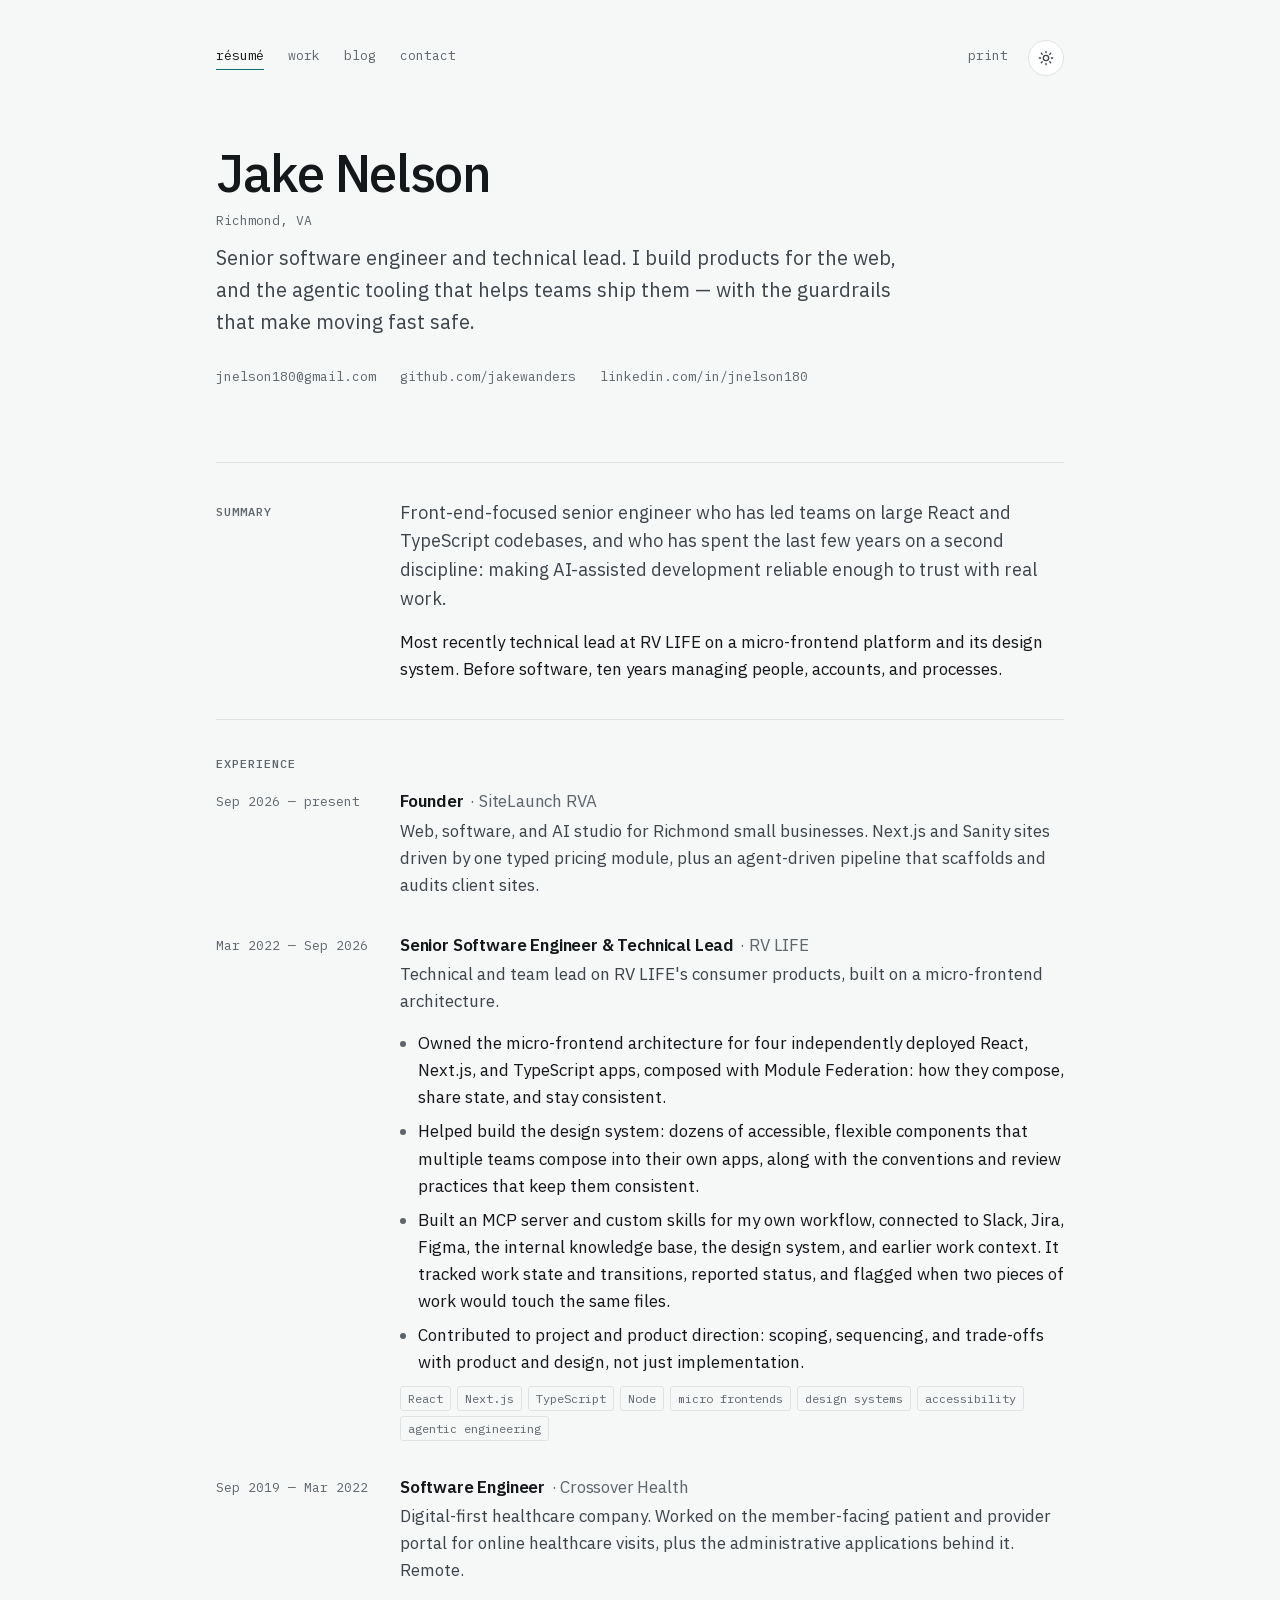
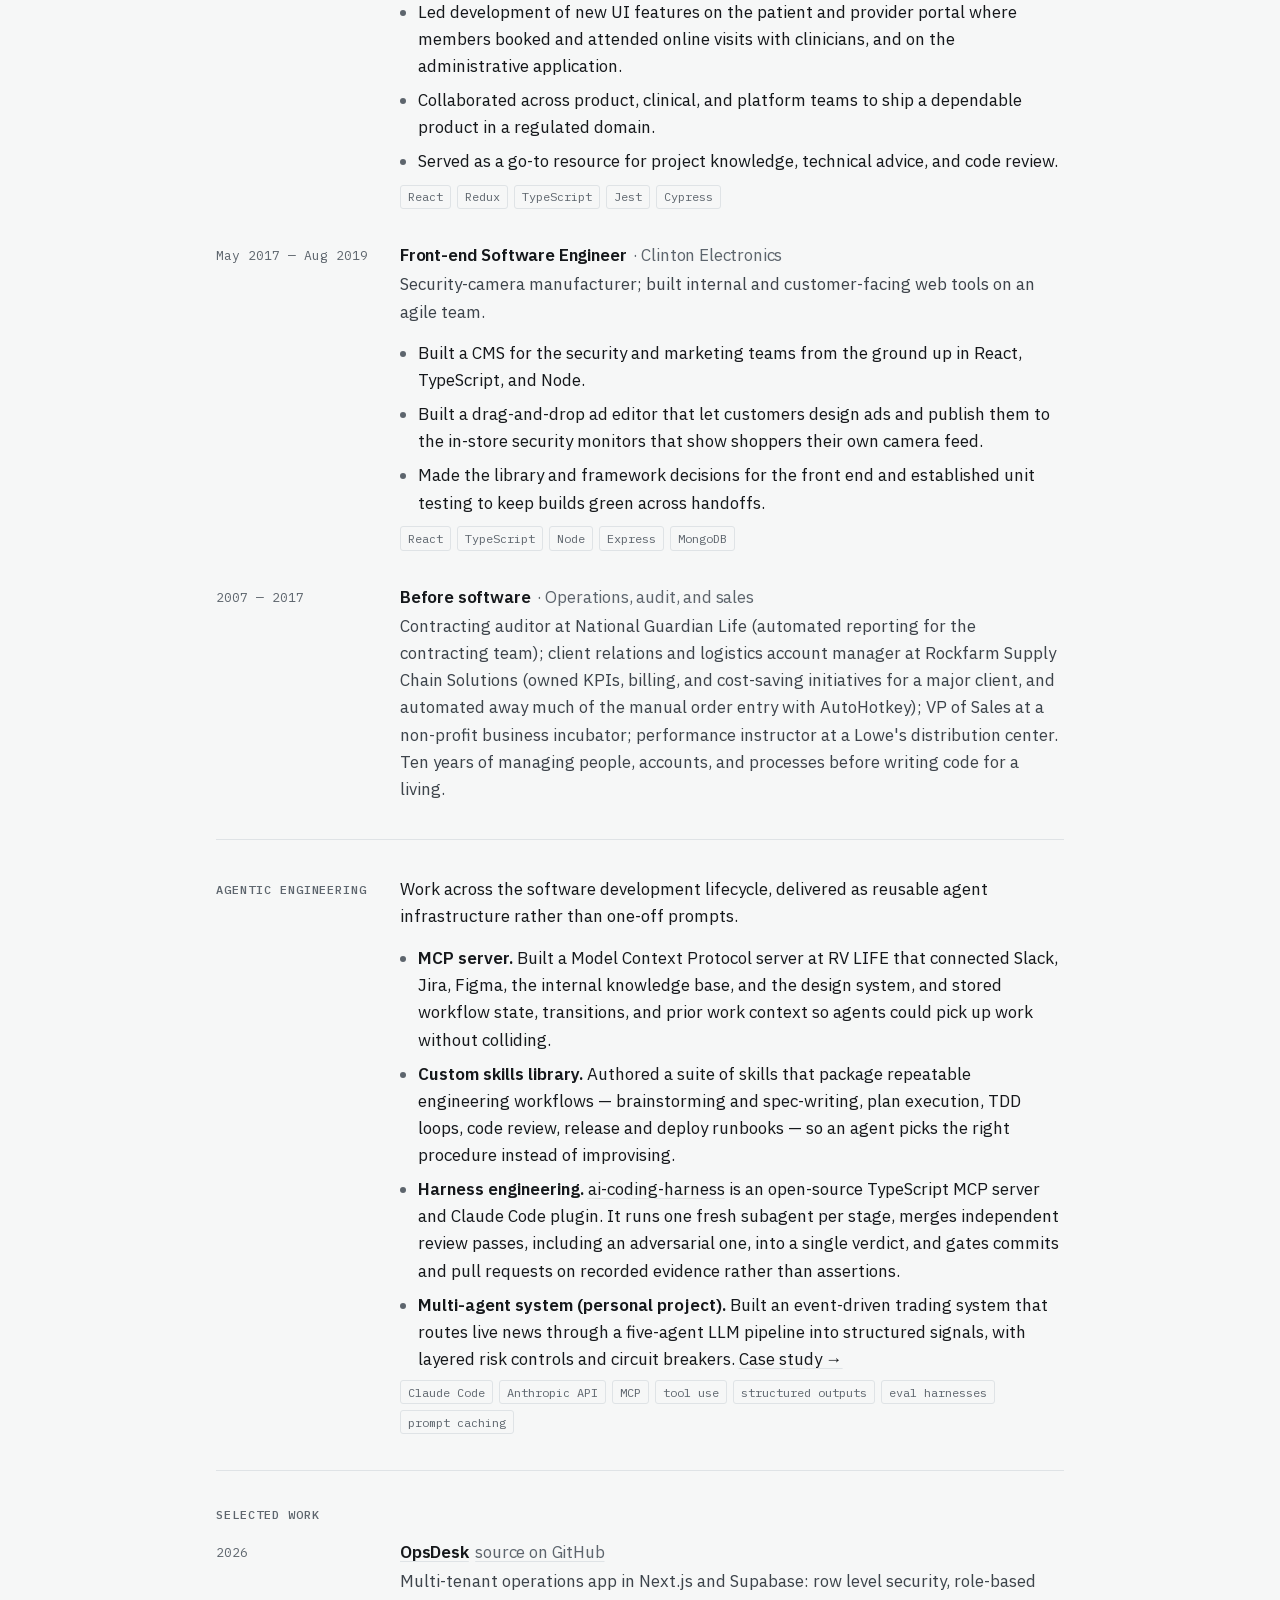
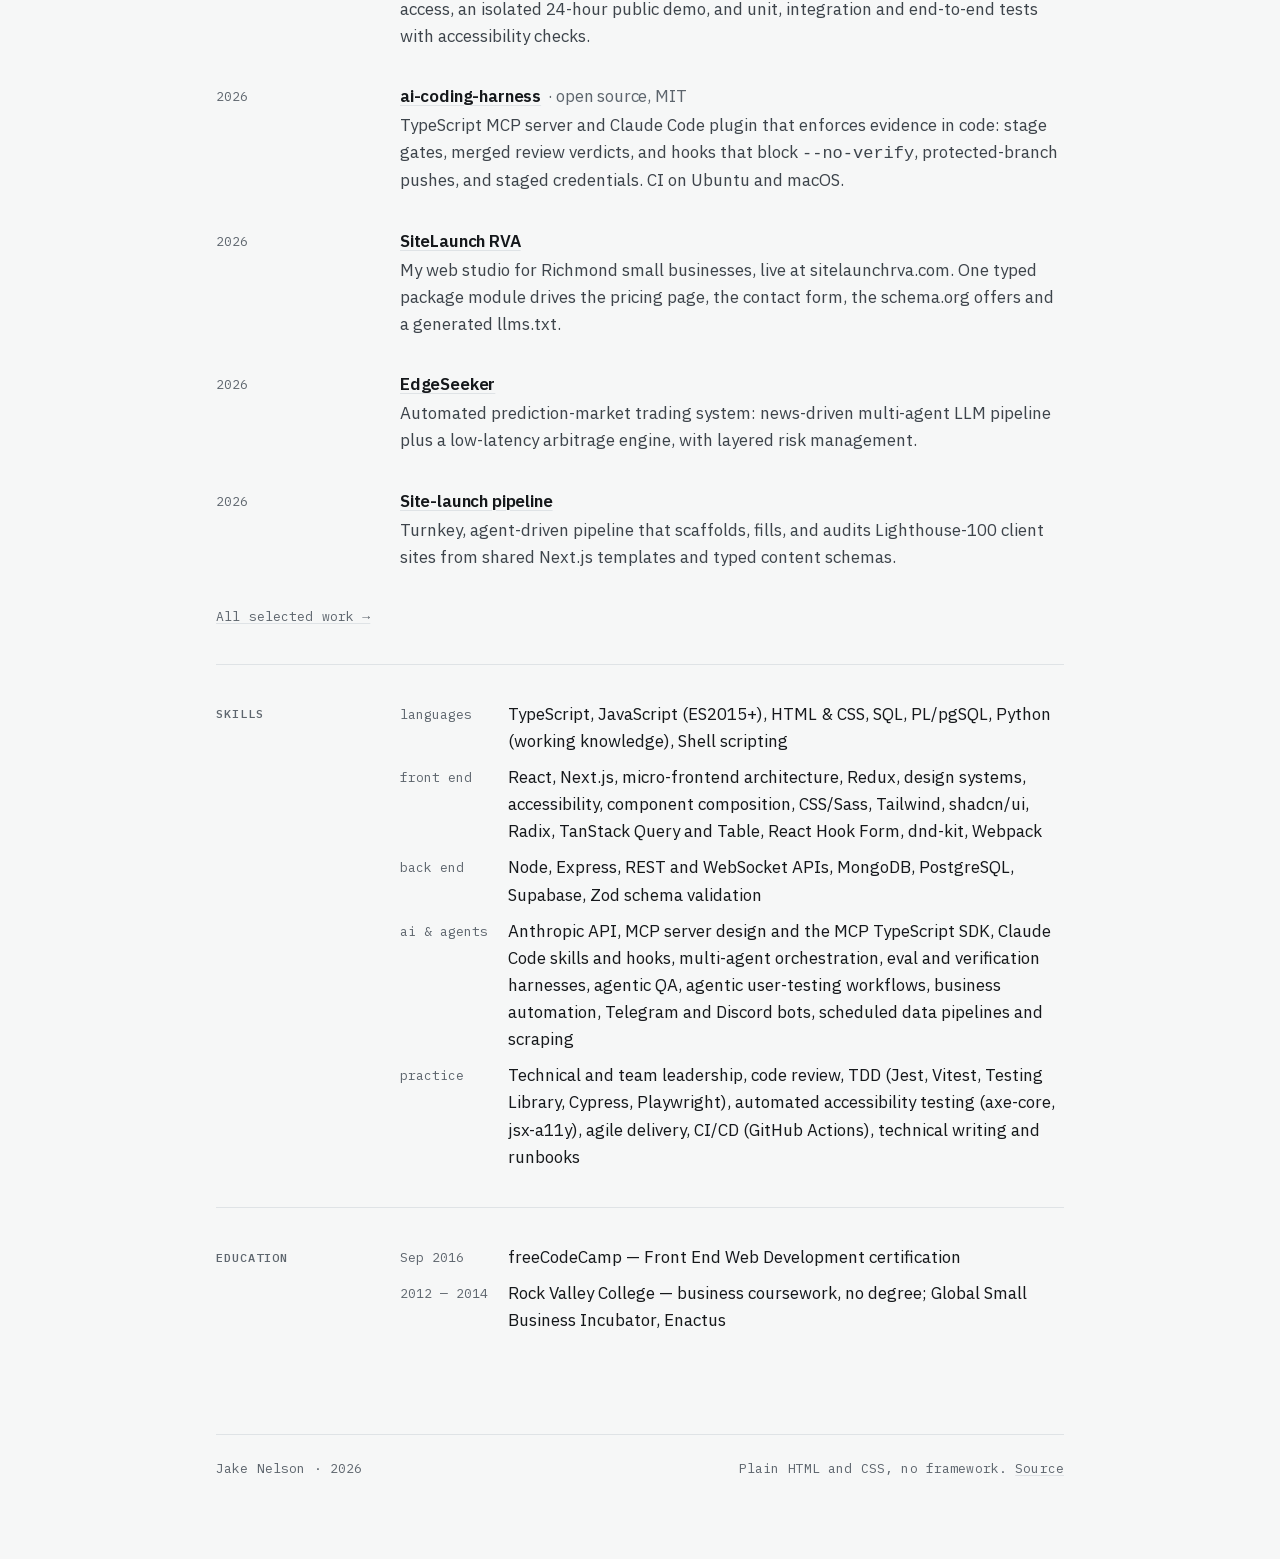
==== commit 5eff8d54: "Résumé location: Richmond, VA Co-Authored-By: Claude Sonnet 5.5 <noreply@anthropic.com> Claude-Sessi" ====
--- a/index.html
+++ b/index.html
@@ -59,7 +59,7 @@
   <main id="content">
   <section class="masthead">
     <h1>Jake Nelson</h1>
-    <p class="where">Remote, US (VA)</p>
+    <p class="where">Richmond, VA</p>
     <p class="role">Senior software engineer and technical lead. I build products for the web, and the agentic tooling that helps teams ship them — with the guardrails that make moving fast safe.</p>
     <ul class="links">
       <li><a href="mailto:jnelson180@gmail.com">jnelson180@gmail.com</a></li>
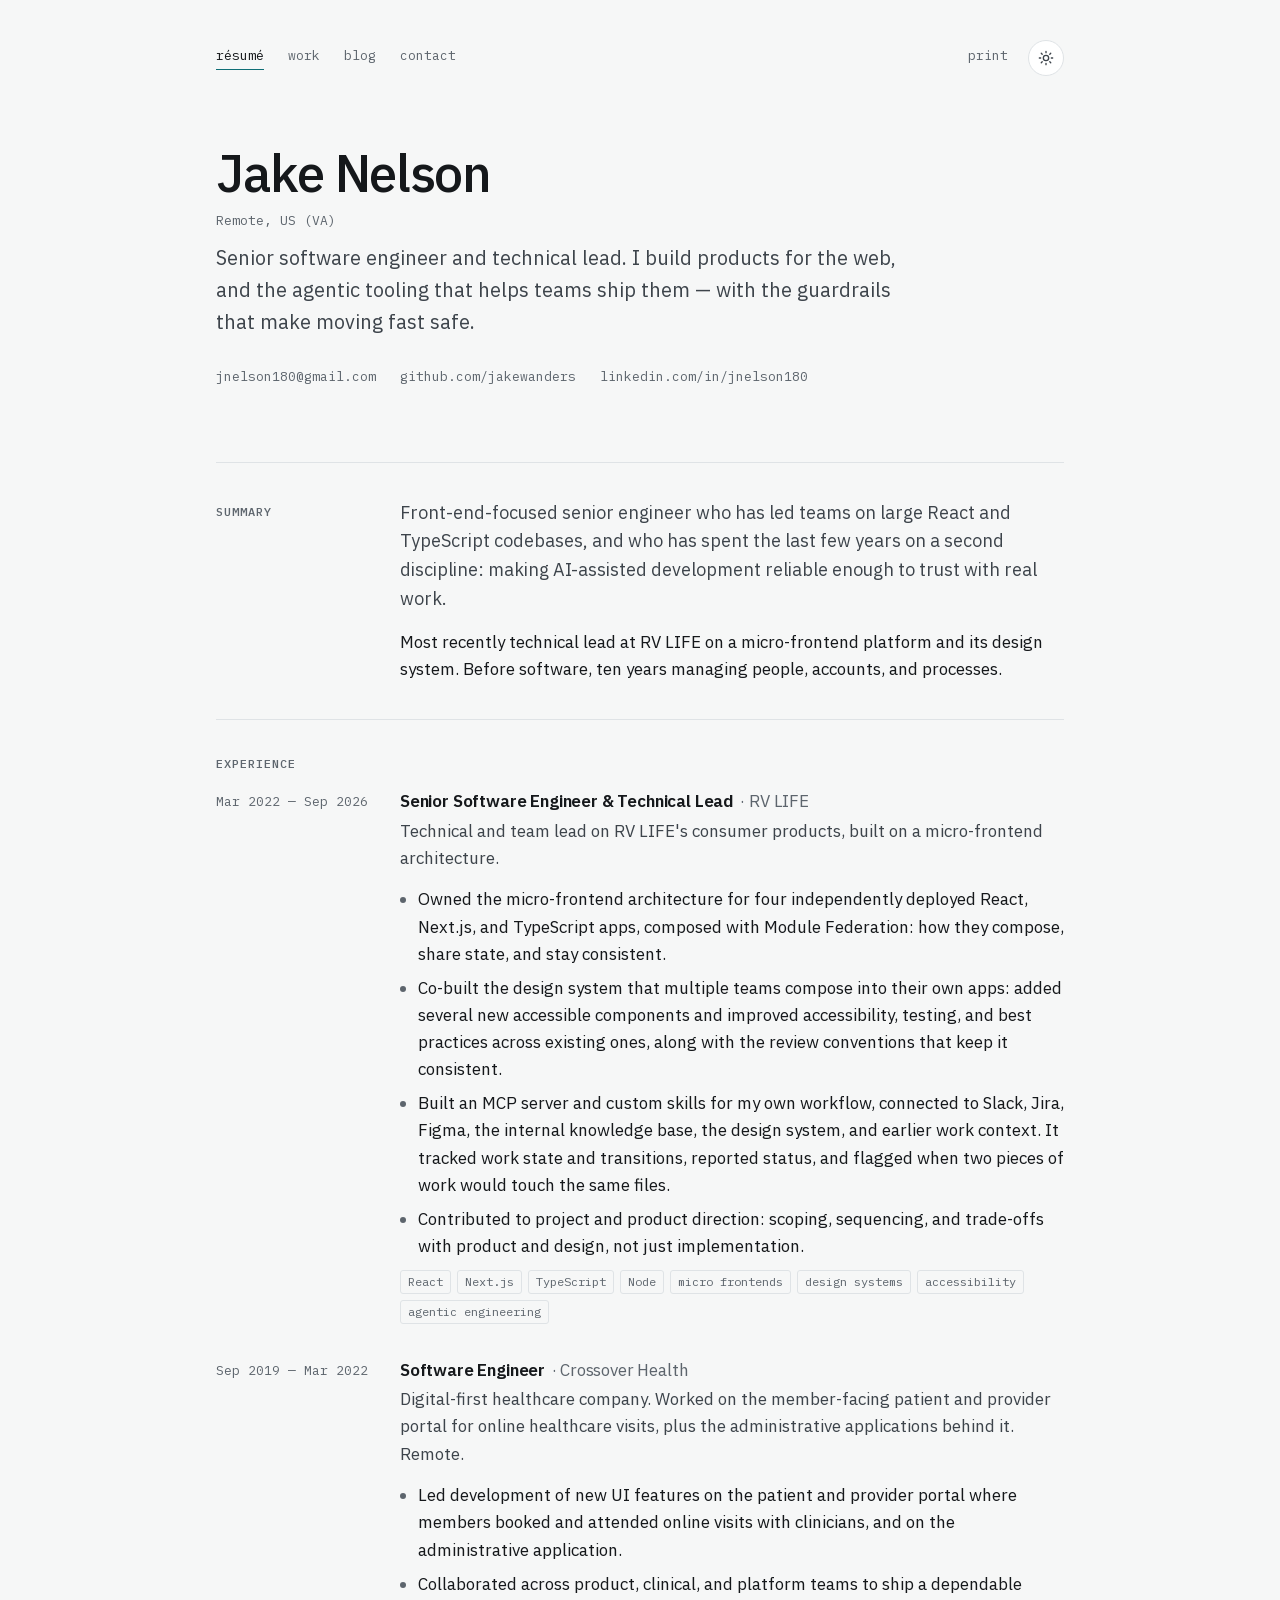
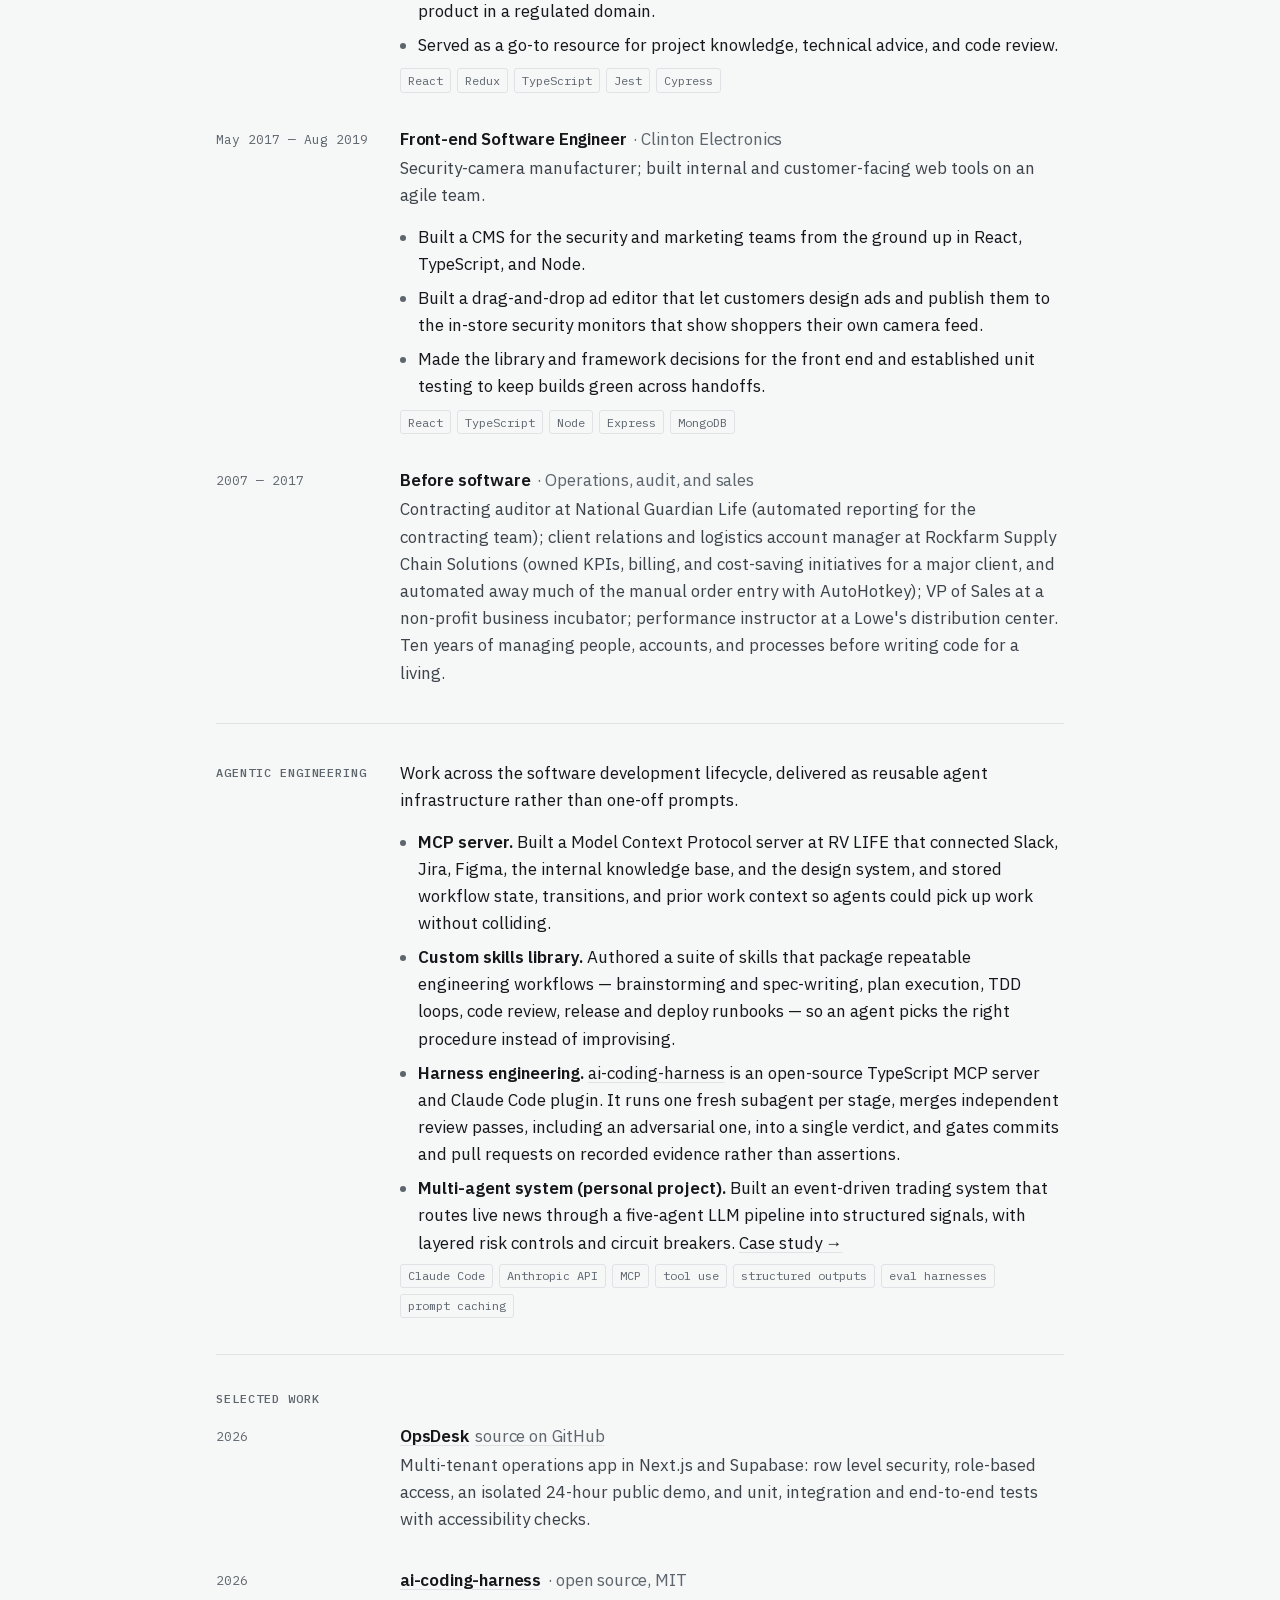
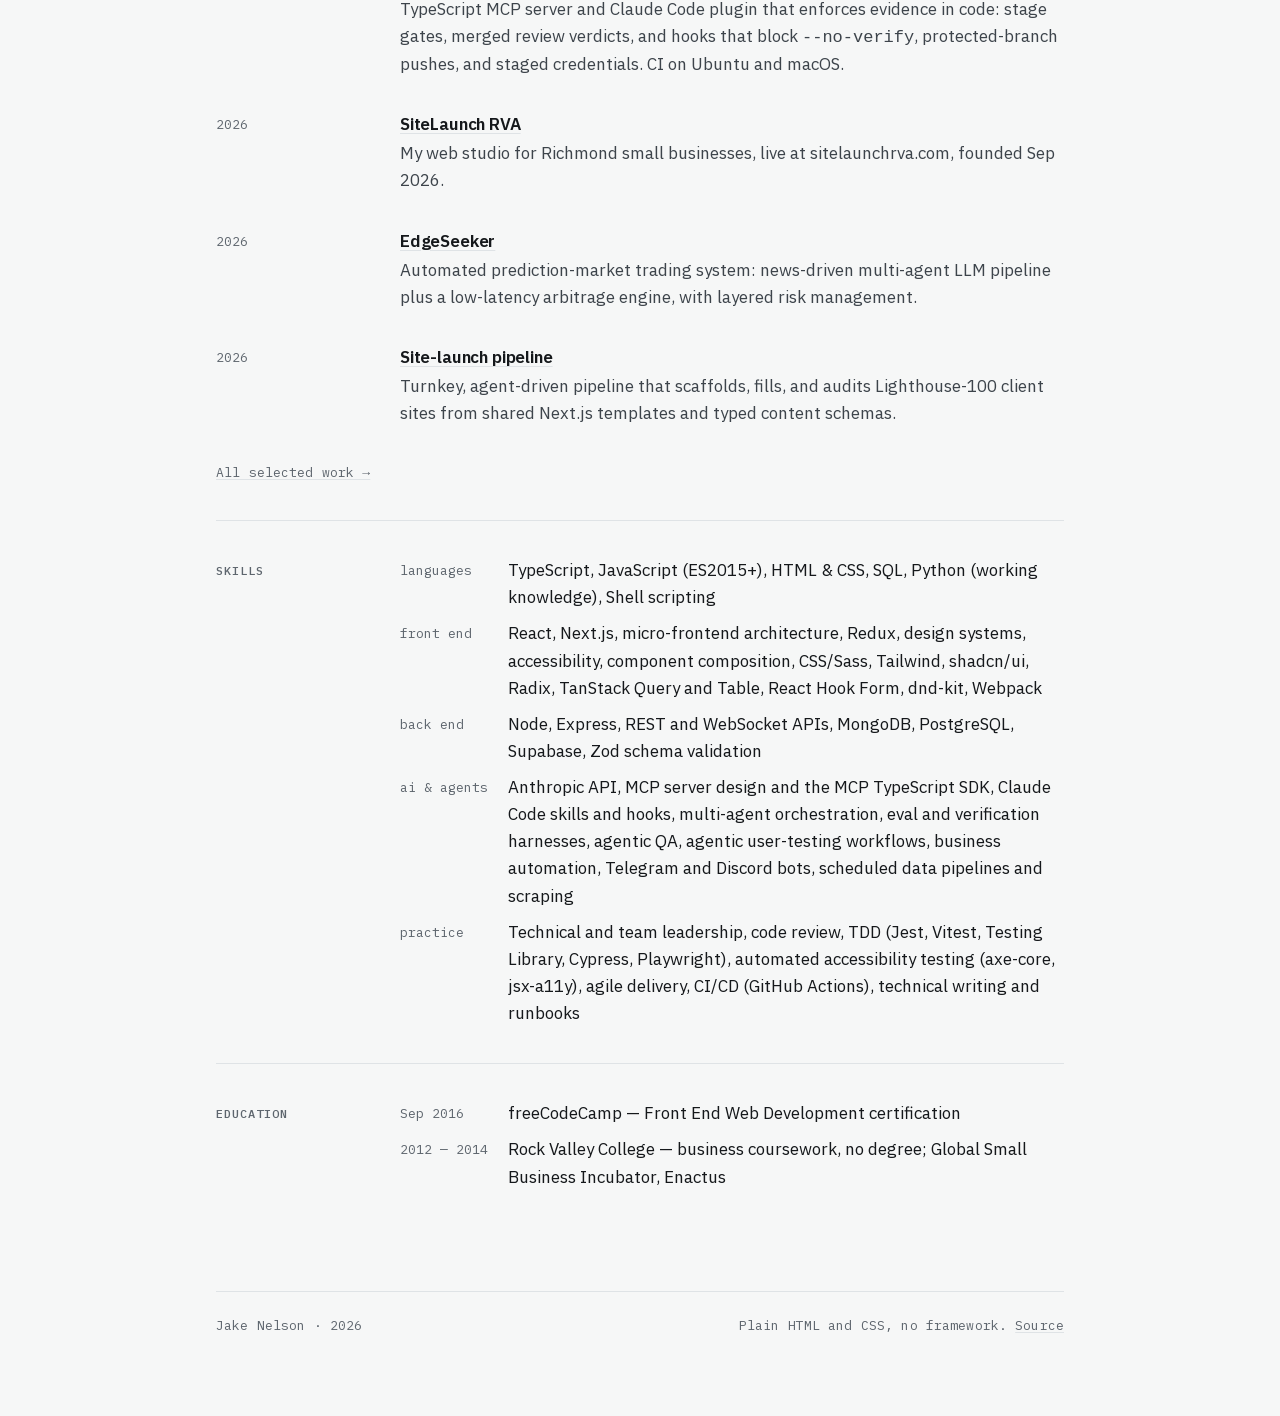
==== commit 35aaa6e0: "Consistency pass: design-system bullet, SiteLaunch as project, trim skills, drop /work stub - RV LIF" ====
--- a/index.html
+++ b/index.html
@@ -59,7 +59,7 @@
   <main id="content">
   <section class="masthead">
     <h1>Jake Nelson</h1>
-    <p class="where">Richmond, VA</p>
+    <p class="where">Remote, US (VA)</p>
     <p class="role">Senior software engineer and technical lead. I build products for the web, and the agentic tooling that helps teams ship them — with the guardrails that make moving fast safe.</p>
     <ul class="links">
       <li><a href="mailto:jnelson180@gmail.com">jnelson180@gmail.com</a></li>
@@ -79,13 +79,6 @@
   <section class="section entries" id="experience">
     <h2>Experience</h2>
     <div class="body">
-      <article class="entry">
-        <div class="when">Sep 2026 — present</div>
-        <div>
-          <h3>Founder <span class="org">· SiteLaunch RVA</span></h3>
-          <p class="summary">Web, software, and AI studio for Richmond small businesses. Next.js and Sanity sites driven by one typed pricing module, plus an agent-driven pipeline that scaffolds and audits client sites.</p>
-        </div>
-      </article>
 
       <article class="entry">
         <div class="when">Mar 2022 — Sep 2026</div>
@@ -94,7 +87,7 @@
           <p class="summary">Technical and team lead on RV LIFE's consumer products, built on a micro-frontend architecture.</p>
           <ul>
             <li>Owned the micro-frontend architecture for four independently deployed React, Next.js, and TypeScript apps, composed with Module Federation: how they compose, share state, and stay consistent.</li>
-            <li>Helped build the design system: dozens of accessible, flexible components that multiple teams compose into their own apps, along with the conventions and review practices that keep them consistent.</li>
+            <li>Co-built the design system that multiple teams compose into their own apps: added several new accessible components and improved accessibility, testing, and best practices across existing ones, along with the review conventions that keep it consistent.</li>
             <li>Built an MCP server and custom skills for my own workflow, connected to Slack, Jira, Figma, the internal knowledge base, the design system, and earlier work context. It tracked work state and transitions, reported status, and flagged when two pieces of work would touch the same files.</li>
             <li>Contributed to project and product direction: scoping, sequencing, and trade-offs with product and design, not just implementation.</li>
           </ul>
@@ -177,7 +170,7 @@
         <div class="when">2026</div>
         <div>
           <h3><a href="/work/#sitelaunchrva">SiteLaunch RVA</a></h3>
-          <p class="summary">My web studio for Richmond small businesses, live at sitelaunchrva.com. One typed package module drives the pricing page, the contact form, the schema.org offers and a generated llms.txt.</p>
+          <p class="summary">My web studio for Richmond small businesses, live at sitelaunchrva.com, founded Sep 2026.</p>
         </div>
       </article>
       <article class="entry">
@@ -202,7 +195,7 @@
     <h2>Skills</h2>
     <div class="body">
       <dl class="skills">
-        <dt>languages</dt><dd>TypeScript, JavaScript (ES2015+), HTML &amp; CSS, SQL, PL/pgSQL, Python (working knowledge), Shell scripting</dd>
+        <dt>languages</dt><dd>TypeScript, JavaScript (ES2015+), HTML &amp; CSS, SQL, Python (working knowledge), Shell scripting</dd>
         <dt>front end</dt><dd>React, Next.js, micro-frontend architecture, Redux, design systems, accessibility, component composition, CSS/Sass, Tailwind, shadcn/ui, Radix, TanStack Query and Table, React Hook Form, dnd-kit, Webpack</dd>
         <dt>back end</dt><dd>Node, Express, REST and WebSocket APIs, MongoDB, PostgreSQL, Supabase, Zod schema validation</dd>
         <dt>ai &amp; agents</dt><dd>Anthropic API, MCP server design and the MCP TypeScript SDK, Claude Code skills and hooks, multi-agent orchestration, eval and verification harnesses, agentic QA, agentic user-testing workflows, business automation, Telegram and Discord bots, scheduled data pipelines and scraping</dd>
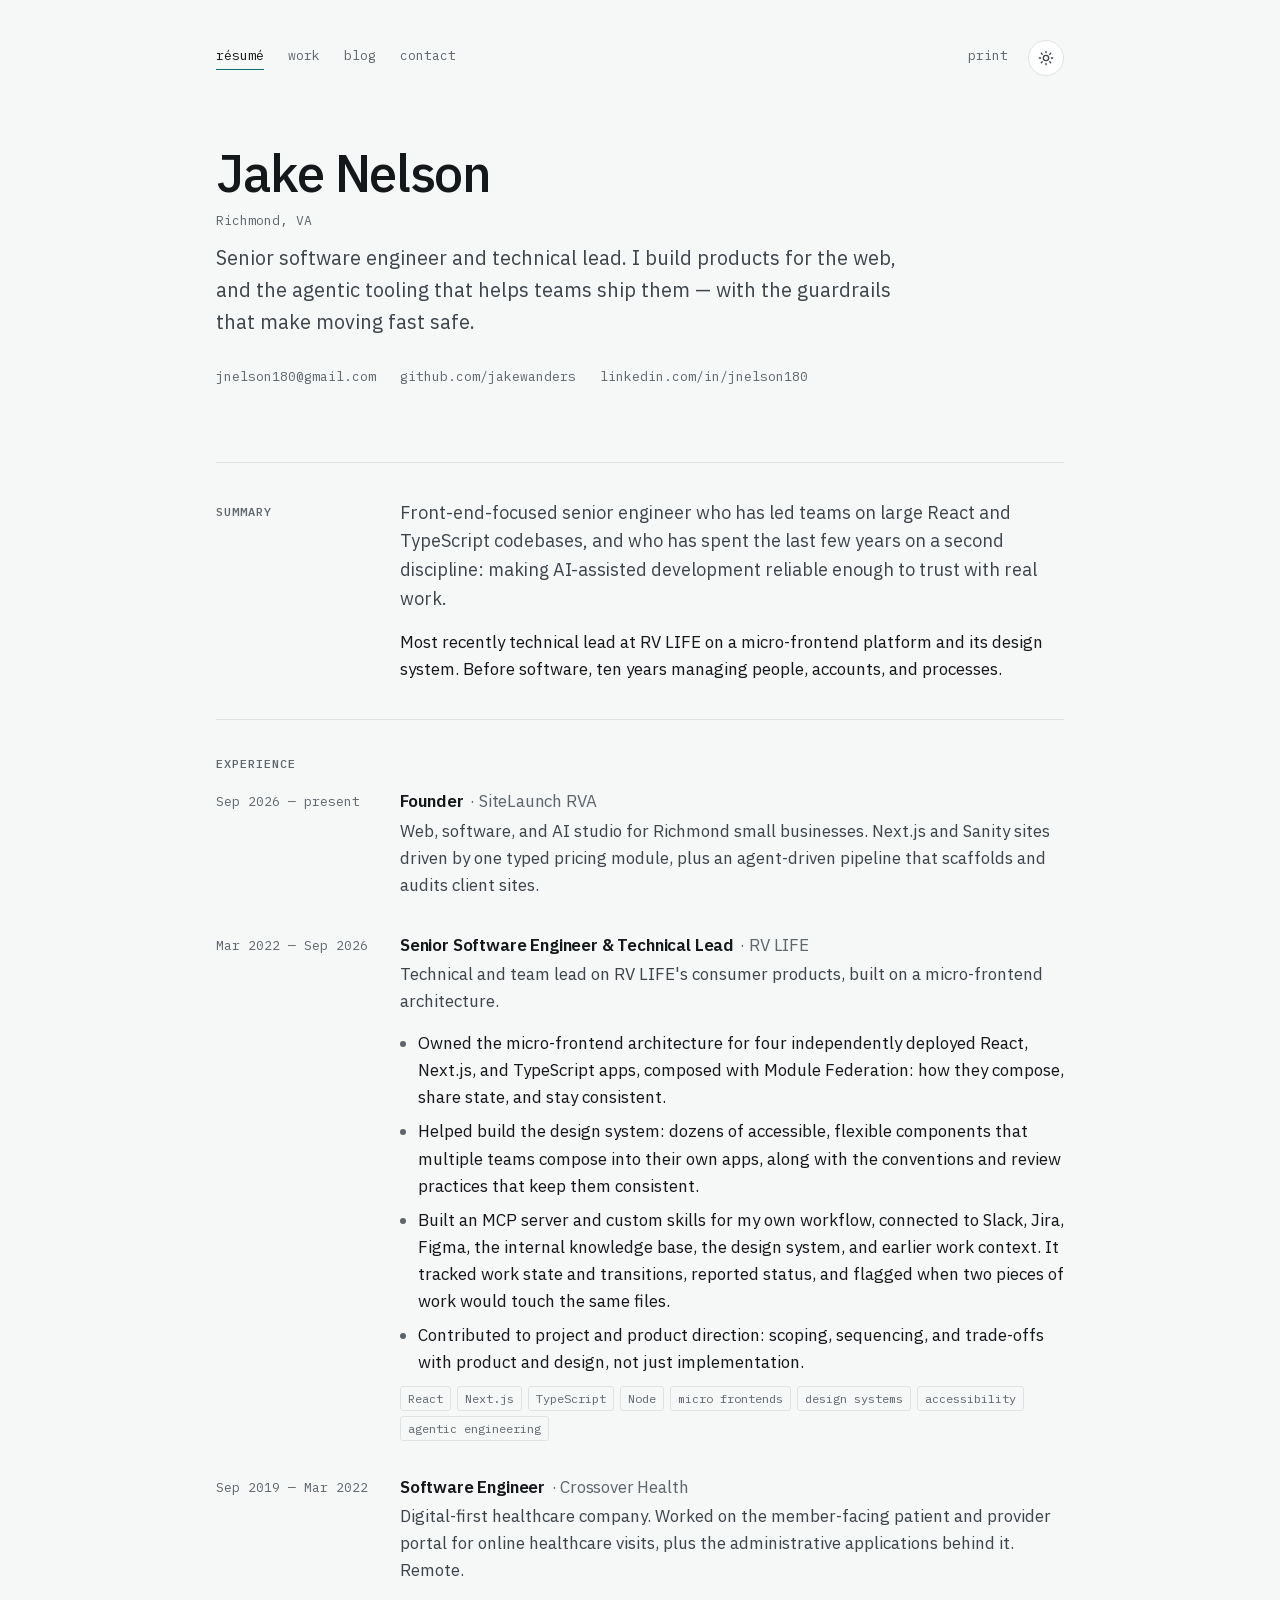
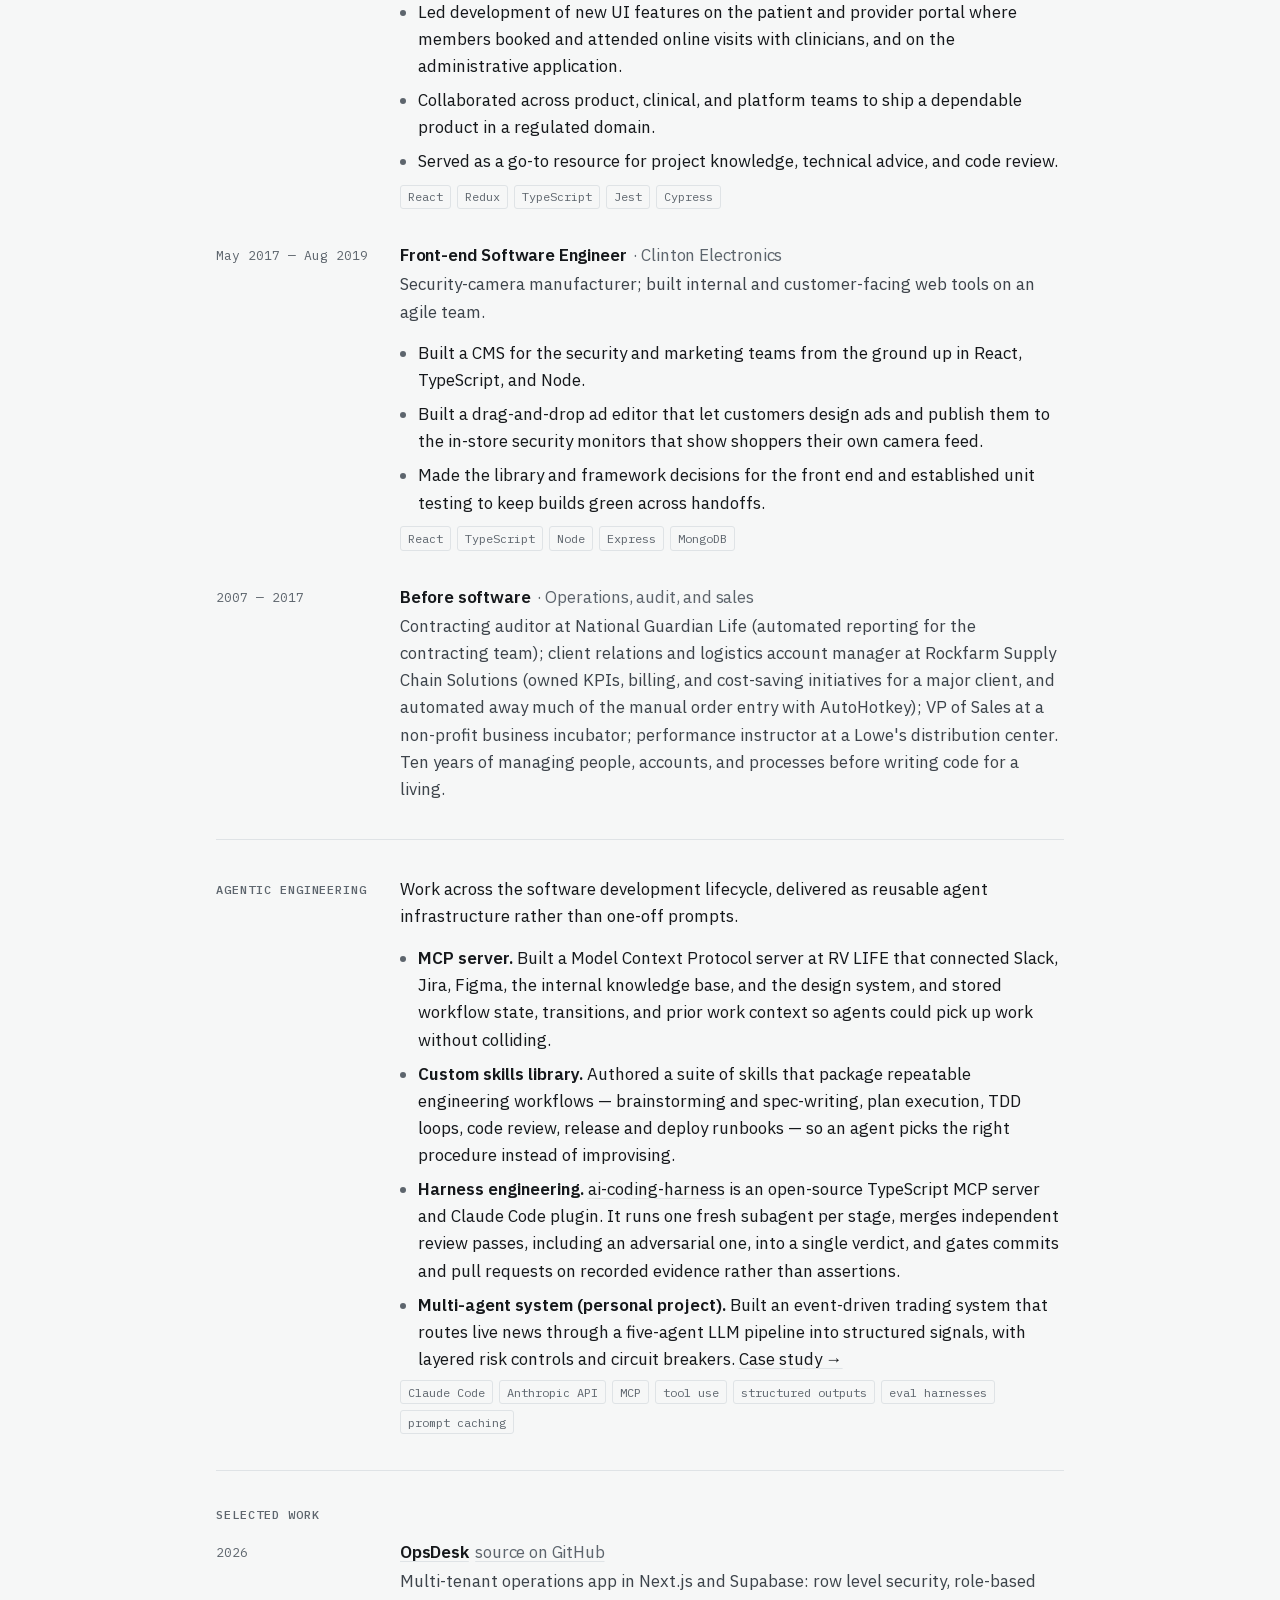
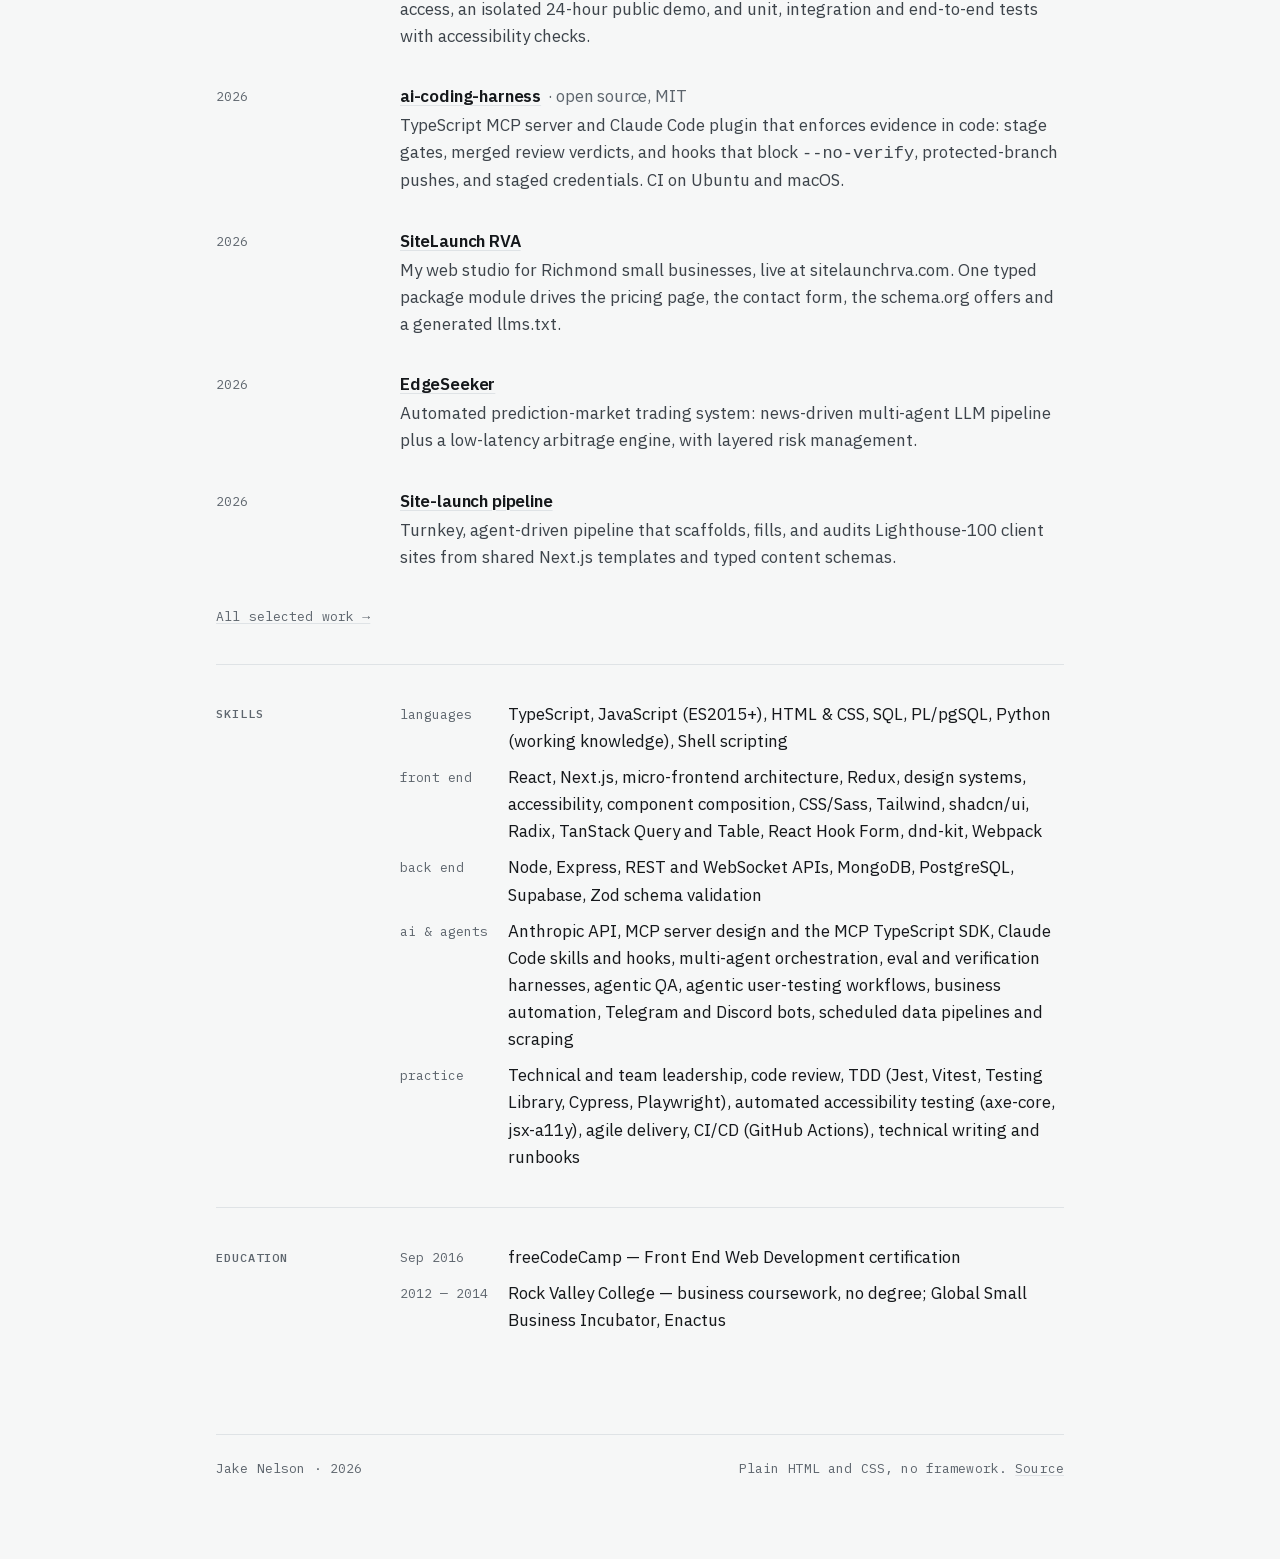
==== commit 68126e7f: "Résumé location: Richmond, VA (#3) Claude-Session: https://claude.ai/code/session_01HouUnELCgaPR2ig9" ====
--- a/index.html
+++ b/index.html
@@ -59,7 +59,7 @@
   <main id="content">
   <section class="masthead">
     <h1>Jake Nelson</h1>
-    <p class="where">Remote, US (VA)</p>
+    <p class="where">Richmond, VA</p>
     <p class="role">Senior software engineer and technical lead. I build products for the web, and the agentic tooling that helps teams ship them — with the guardrails that make moving fast safe.</p>
     <ul class="links">
       <li><a href="mailto:jnelson180@gmail.com">jnelson180@gmail.com</a></li>
@@ -79,6 +79,13 @@
   <section class="section entries" id="experience">
     <h2>Experience</h2>
     <div class="body">
+      <article class="entry">
+        <div class="when">Sep 2026 — present</div>
+        <div>
+          <h3>Founder <span class="org">· SiteLaunch RVA</span></h3>
+          <p class="summary">Web, software, and AI studio for Richmond small businesses. Next.js and Sanity sites driven by one typed pricing module, plus an agent-driven pipeline that scaffolds and audits client sites.</p>
+        </div>
+      </article>
 
       <article class="entry">
         <div class="when">Mar 2022 — Sep 2026</div>
@@ -87,7 +94,7 @@
           <p class="summary">Technical and team lead on RV LIFE's consumer products, built on a micro-frontend architecture.</p>
           <ul>
             <li>Owned the micro-frontend architecture for four independently deployed React, Next.js, and TypeScript apps, composed with Module Federation: how they compose, share state, and stay consistent.</li>
-            <li>Co-built the design system that multiple teams compose into their own apps: added several new accessible components and improved accessibility, testing, and best practices across existing ones, along with the review conventions that keep it consistent.</li>
+            <li>Helped build the design system: dozens of accessible, flexible components that multiple teams compose into their own apps, along with the conventions and review practices that keep them consistent.</li>
             <li>Built an MCP server and custom skills for my own workflow, connected to Slack, Jira, Figma, the internal knowledge base, the design system, and earlier work context. It tracked work state and transitions, reported status, and flagged when two pieces of work would touch the same files.</li>
             <li>Contributed to project and product direction: scoping, sequencing, and trade-offs with product and design, not just implementation.</li>
           </ul>
@@ -170,7 +177,7 @@
         <div class="when">2026</div>
         <div>
           <h3><a href="/work/#sitelaunchrva">SiteLaunch RVA</a></h3>
-          <p class="summary">My web studio for Richmond small businesses, live at sitelaunchrva.com, founded Sep 2026.</p>
+          <p class="summary">My web studio for Richmond small businesses, live at sitelaunchrva.com. One typed package module drives the pricing page, the contact form, the schema.org offers and a generated llms.txt.</p>
         </div>
       </article>
       <article class="entry">
@@ -195,7 +202,7 @@
     <h2>Skills</h2>
     <div class="body">
       <dl class="skills">
-        <dt>languages</dt><dd>TypeScript, JavaScript (ES2015+), HTML &amp; CSS, SQL, Python (working knowledge), Shell scripting</dd>
+        <dt>languages</dt><dd>TypeScript, JavaScript (ES2015+), HTML &amp; CSS, SQL, PL/pgSQL, Python (working knowledge), Shell scripting</dd>
         <dt>front end</dt><dd>React, Next.js, micro-frontend architecture, Redux, design systems, accessibility, component composition, CSS/Sass, Tailwind, shadcn/ui, Radix, TanStack Query and Table, React Hook Form, dnd-kit, Webpack</dd>
         <dt>back end</dt><dd>Node, Express, REST and WebSocket APIs, MongoDB, PostgreSQL, Supabase, Zod schema validation</dd>
         <dt>ai &amp; agents</dt><dd>Anthropic API, MCP server design and the MCP TypeScript SDK, Claude Code skills and hooks, multi-agent orchestration, eval and verification harnesses, agentic QA, agentic user-testing workflows, business automation, Telegram and Discord bots, scheduled data pipelines and scraping</dd>
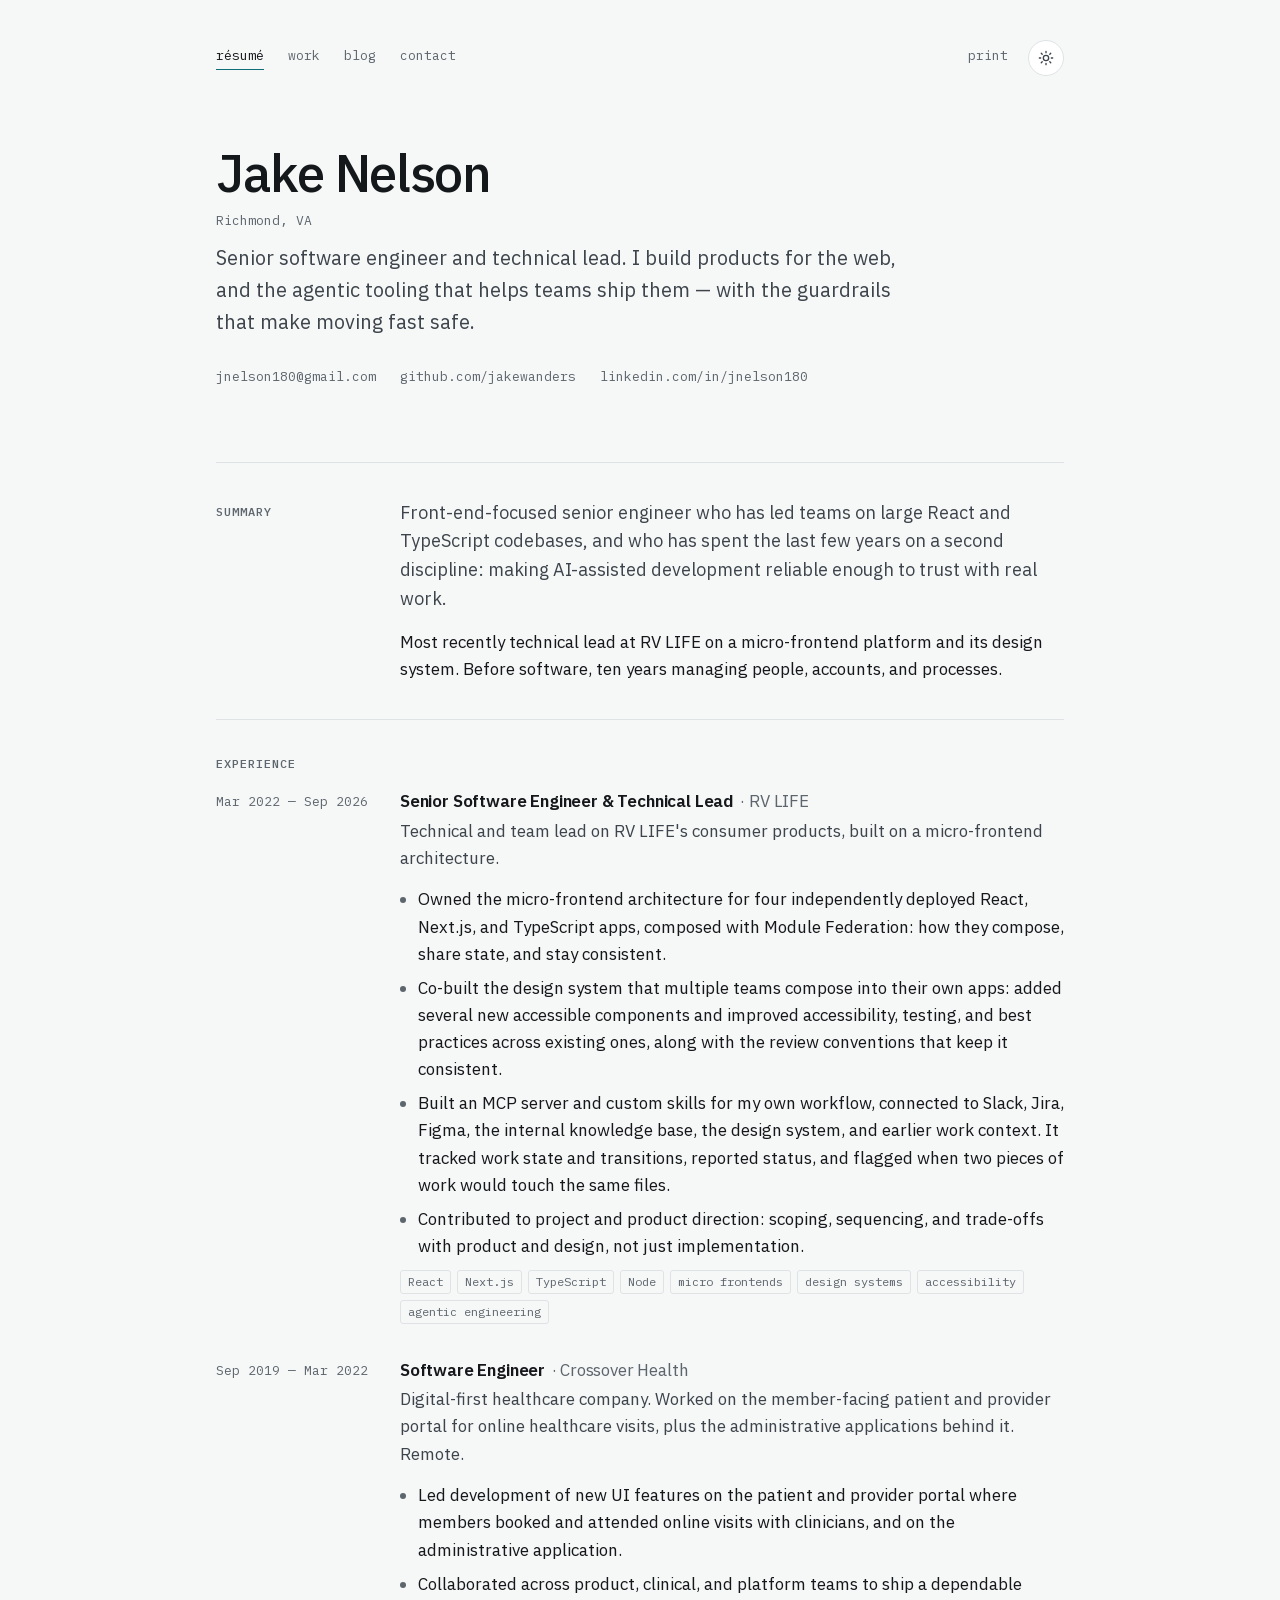
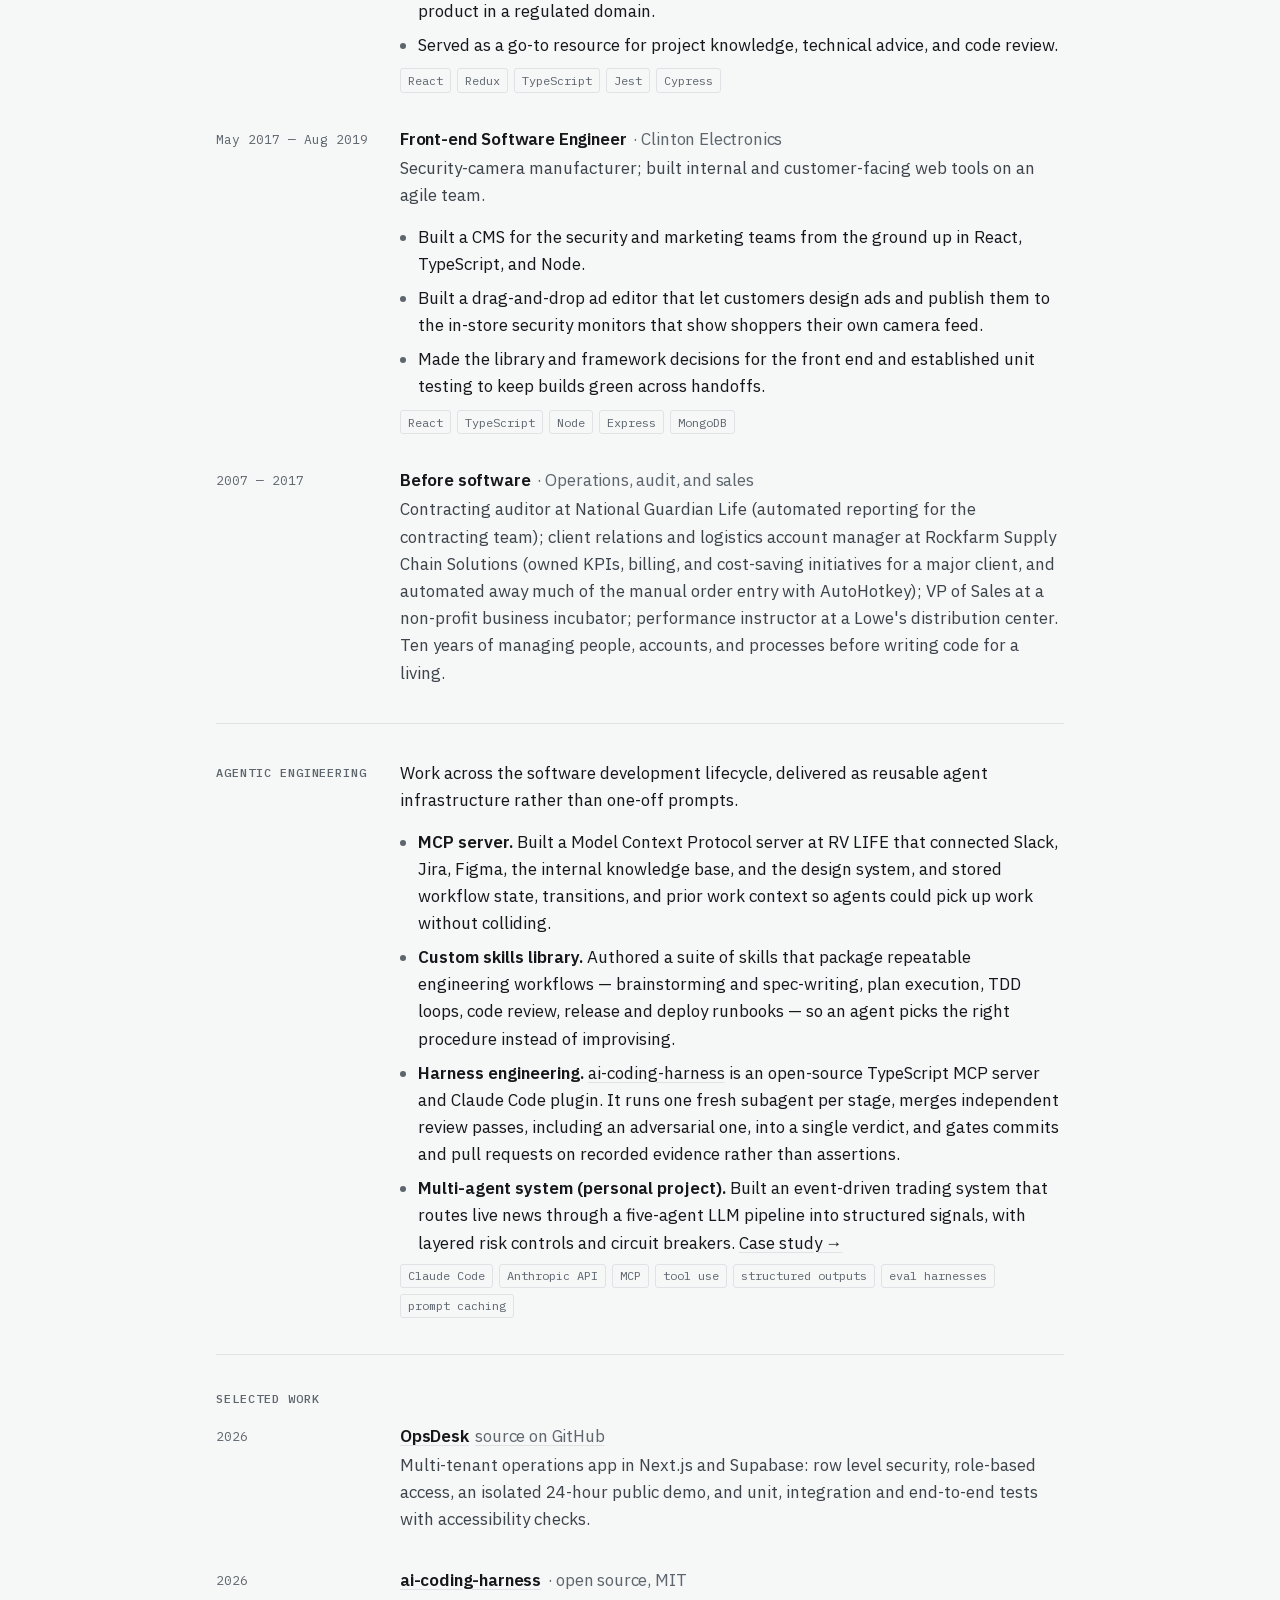
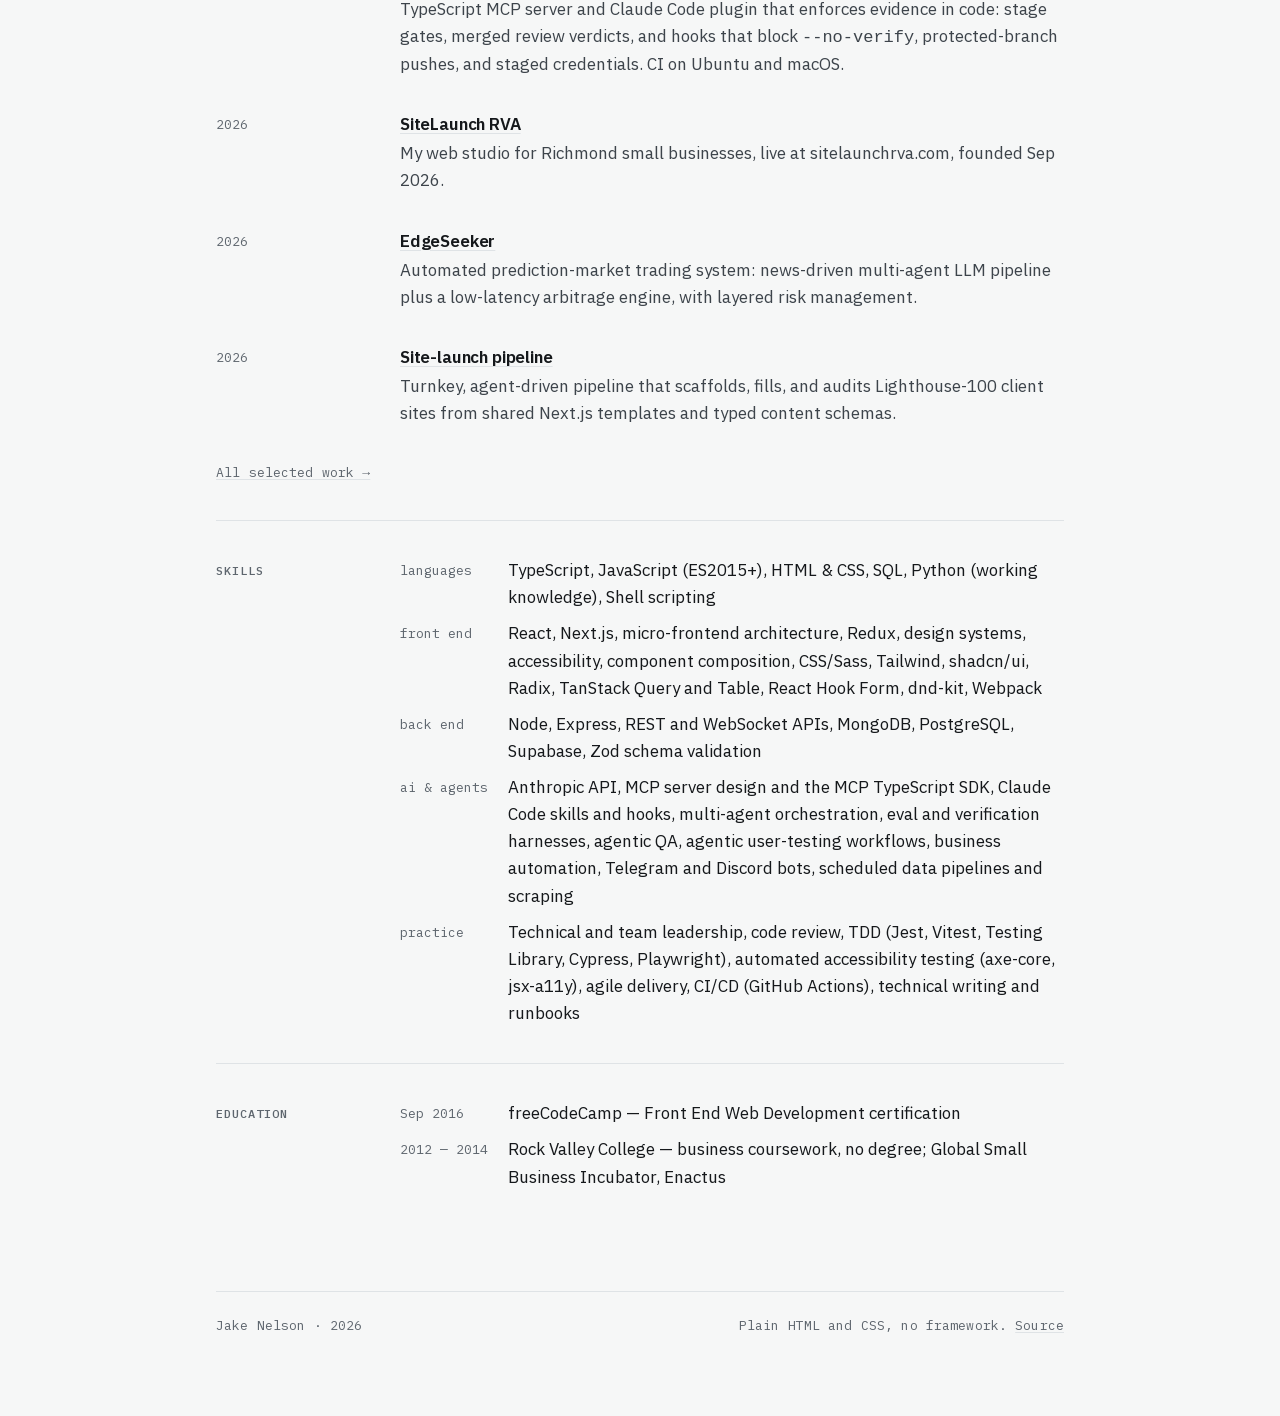
==== commit addc52c8: "Consistency pass: design-system bullet, SiteLaunch as project, trim skills, drop /work stub (#4) - R" ====
--- a/index.html
+++ b/index.html
@@ -79,13 +79,6 @@
   <section class="section entries" id="experience">
     <h2>Experience</h2>
     <div class="body">
-      <article class="entry">
-        <div class="when">Sep 2026 — present</div>
-        <div>
-          <h3>Founder <span class="org">· SiteLaunch RVA</span></h3>
-          <p class="summary">Web, software, and AI studio for Richmond small businesses. Next.js and Sanity sites driven by one typed pricing module, plus an agent-driven pipeline that scaffolds and audits client sites.</p>
-        </div>
-      </article>
 
       <article class="entry">
         <div class="when">Mar 2022 — Sep 2026</div>
@@ -94,7 +87,7 @@
           <p class="summary">Technical and team lead on RV LIFE's consumer products, built on a micro-frontend architecture.</p>
           <ul>
             <li>Owned the micro-frontend architecture for four independently deployed React, Next.js, and TypeScript apps, composed with Module Federation: how they compose, share state, and stay consistent.</li>
-            <li>Helped build the design system: dozens of accessible, flexible components that multiple teams compose into their own apps, along with the conventions and review practices that keep them consistent.</li>
+            <li>Co-built the design system that multiple teams compose into their own apps: added several new accessible components and improved accessibility, testing, and best practices across existing ones, along with the review conventions that keep it consistent.</li>
             <li>Built an MCP server and custom skills for my own workflow, connected to Slack, Jira, Figma, the internal knowledge base, the design system, and earlier work context. It tracked work state and transitions, reported status, and flagged when two pieces of work would touch the same files.</li>
             <li>Contributed to project and product direction: scoping, sequencing, and trade-offs with product and design, not just implementation.</li>
           </ul>
@@ -177,7 +170,7 @@
         <div class="when">2026</div>
         <div>
           <h3><a href="/work/#sitelaunchrva">SiteLaunch RVA</a></h3>
-          <p class="summary">My web studio for Richmond small businesses, live at sitelaunchrva.com. One typed package module drives the pricing page, the contact form, the schema.org offers and a generated llms.txt.</p>
+          <p class="summary">My web studio for Richmond small businesses, live at sitelaunchrva.com, founded Sep 2026.</p>
         </div>
       </article>
       <article class="entry">
@@ -202,7 +195,7 @@
     <h2>Skills</h2>
     <div class="body">
       <dl class="skills">
-        <dt>languages</dt><dd>TypeScript, JavaScript (ES2015+), HTML &amp; CSS, SQL, PL/pgSQL, Python (working knowledge), Shell scripting</dd>
+        <dt>languages</dt><dd>TypeScript, JavaScript (ES2015+), HTML &amp; CSS, SQL, Python (working knowledge), Shell scripting</dd>
         <dt>front end</dt><dd>React, Next.js, micro-frontend architecture, Redux, design systems, accessibility, component composition, CSS/Sass, Tailwind, shadcn/ui, Radix, TanStack Query and Table, React Hook Form, dnd-kit, Webpack</dd>
         <dt>back end</dt><dd>Node, Express, REST and WebSocket APIs, MongoDB, PostgreSQL, Supabase, Zod schema validation</dd>
         <dt>ai &amp; agents</dt><dd>Anthropic API, MCP server design and the MCP TypeScript SDK, Claude Code skills and hooks, multi-agent orchestration, eval and verification harnesses, agentic QA, agentic user-testing workflows, business automation, Telegram and Discord bots, scheduled data pipelines and scraping</dd>
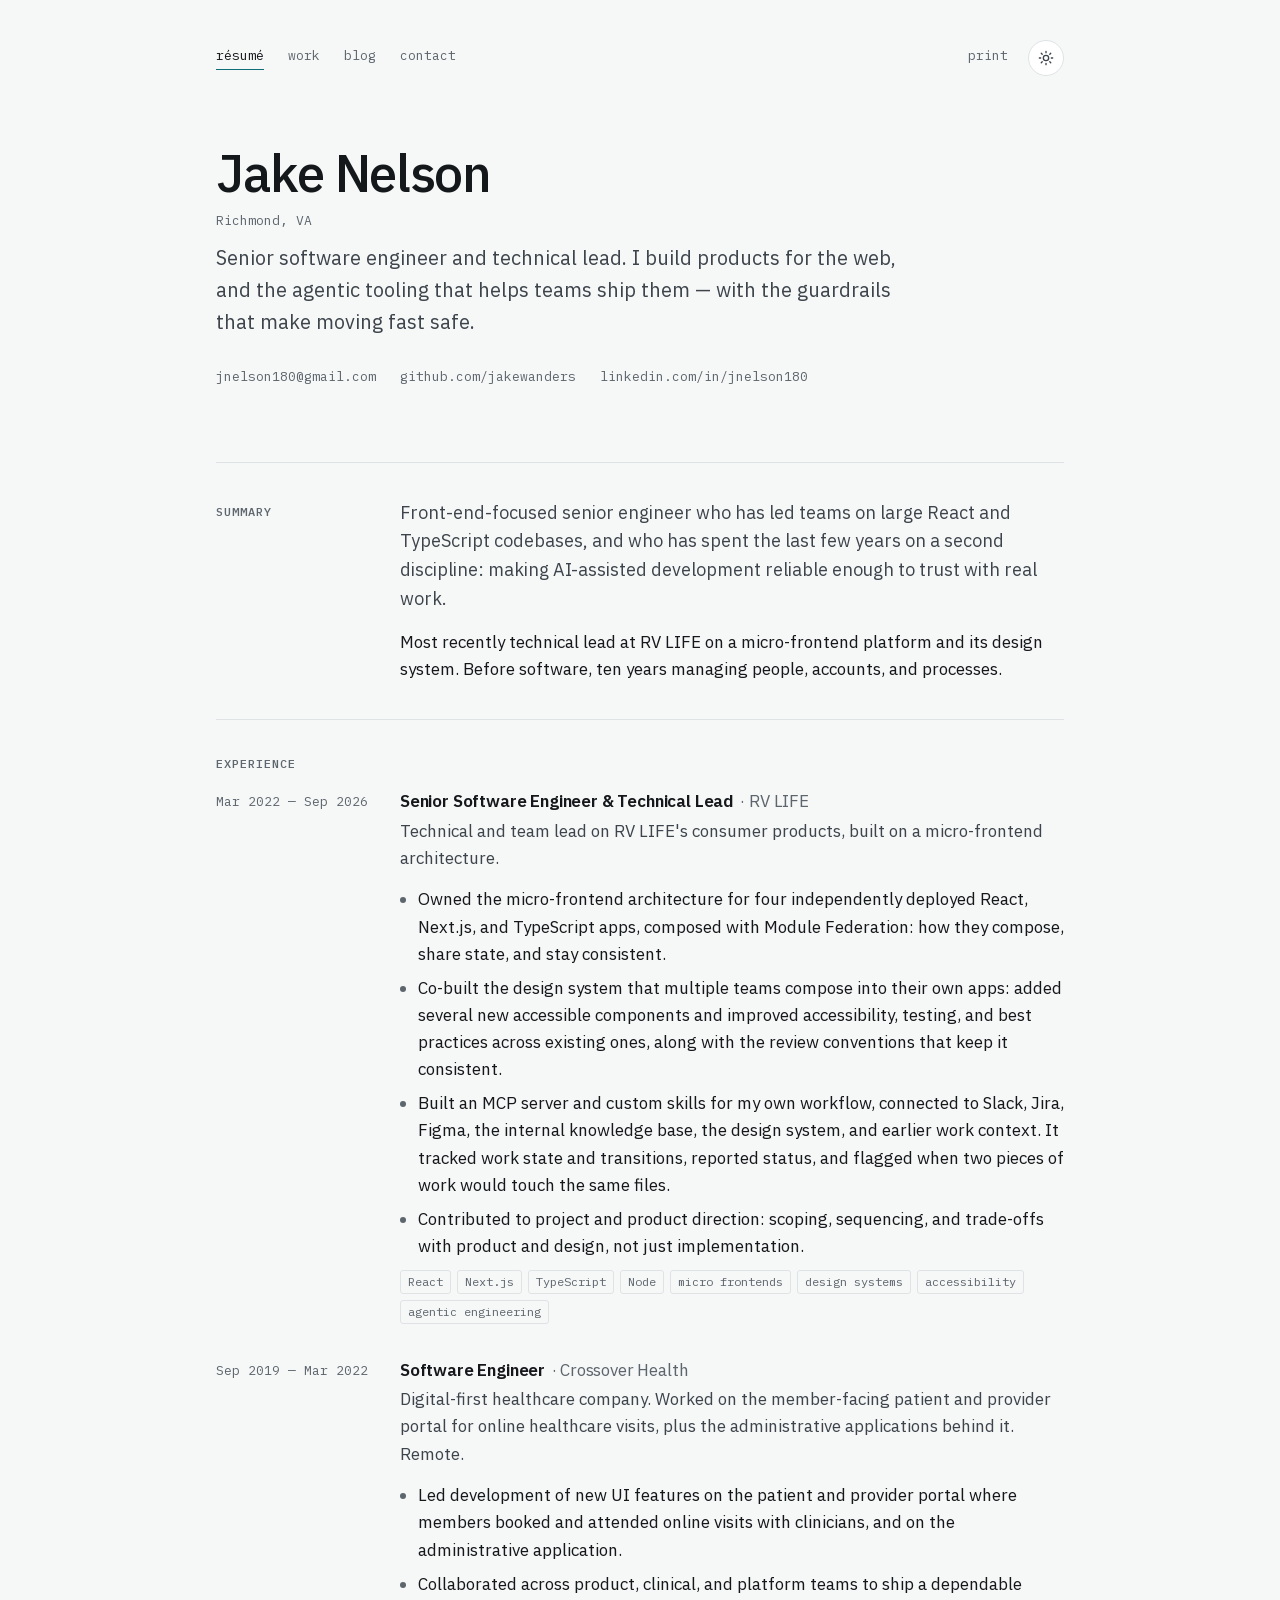
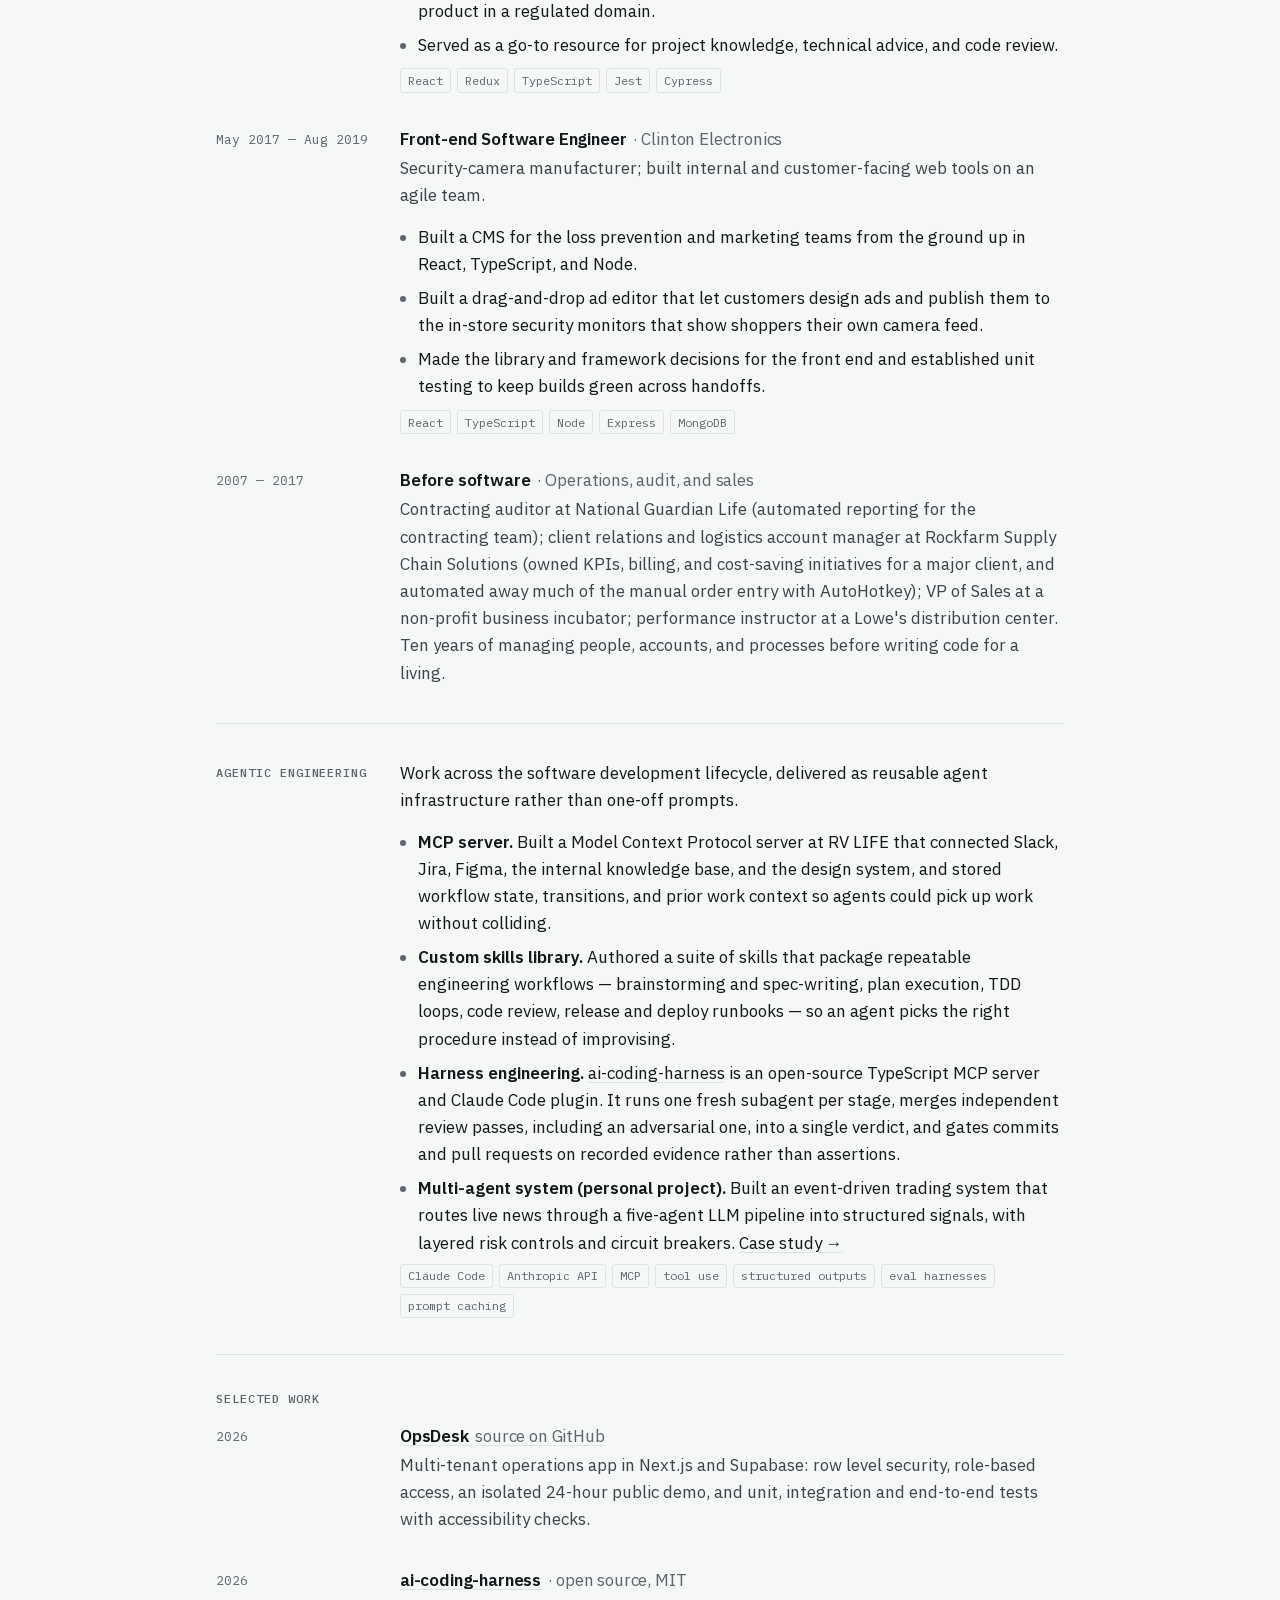
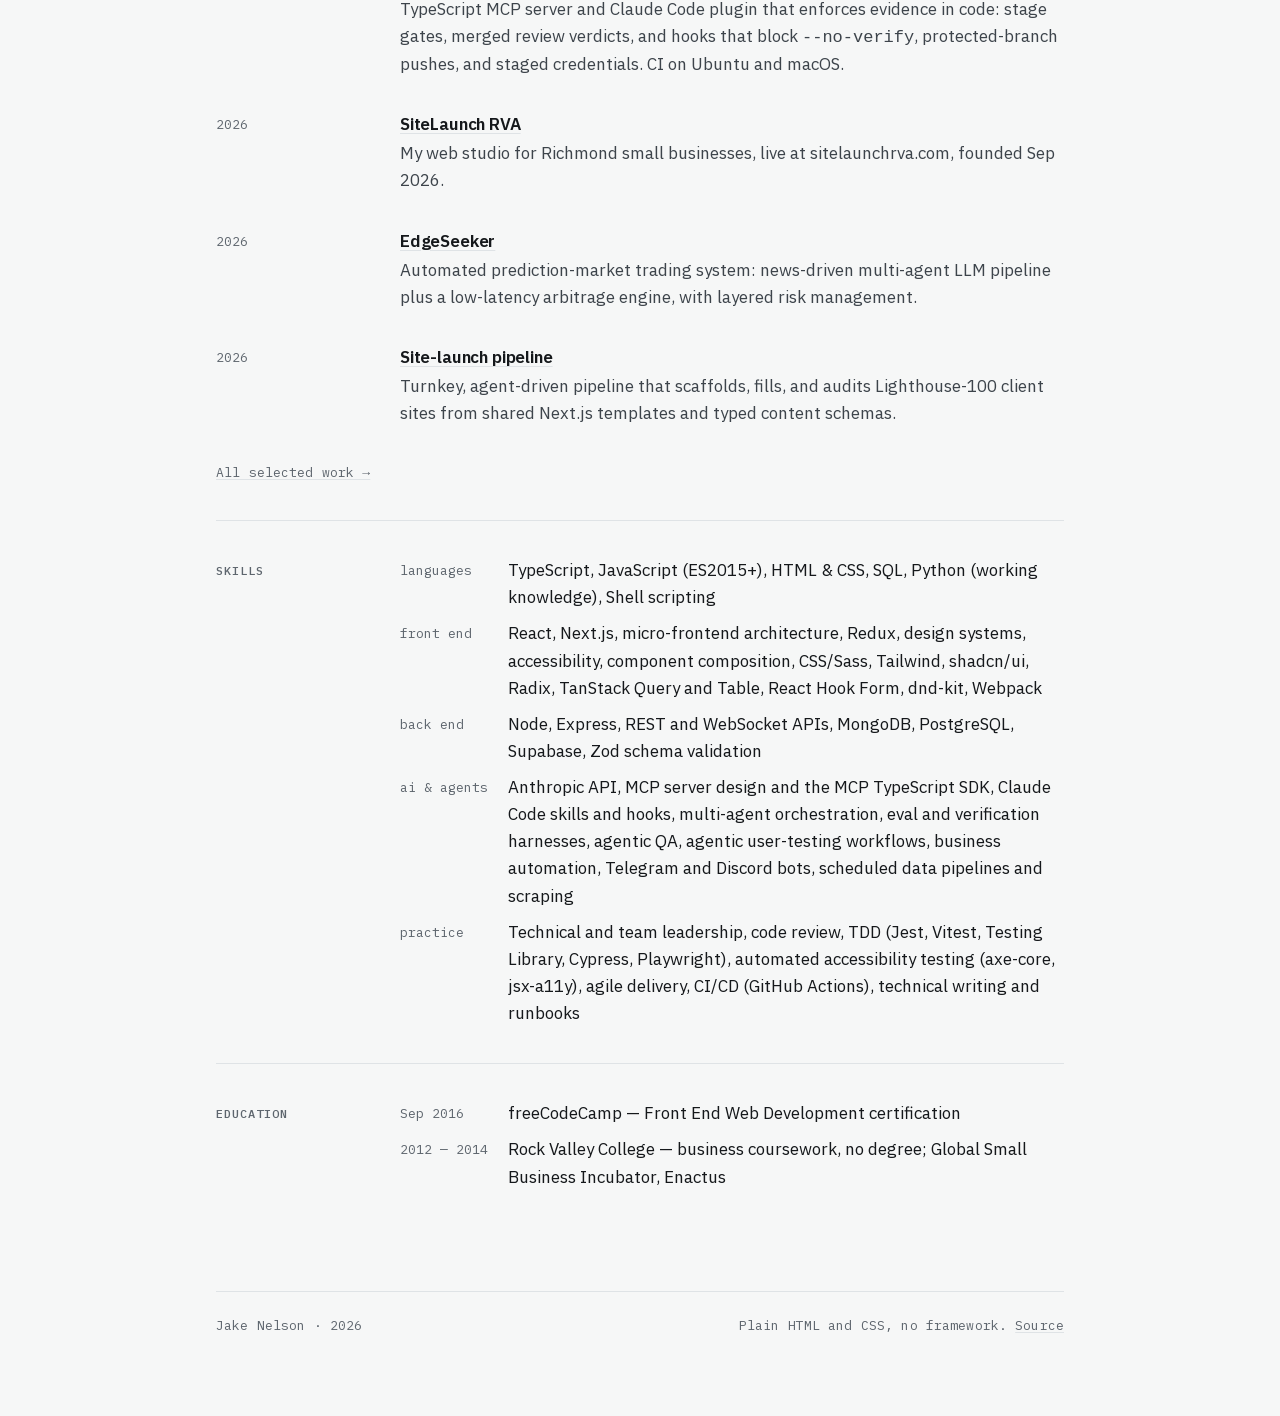
==== commit 3044e75c: "Clinton CMS audience: loss prevention and marketing teams Co-Authored-By: Claude Sonnet 5.5 <noreply" ====
--- a/index.html
+++ b/index.html
@@ -115,7 +115,7 @@
           <h3>Front-end Software Engineer <span class="org">· Clinton Electronics</span></h3>
           <p class="summary">Security-camera manufacturer; built internal and customer-facing web tools on an agile team.</p>
           <ul>
-            <li>Built a CMS for the security and marketing teams from the ground up in React, TypeScript, and Node.</li>
+            <li>Built a CMS for the loss prevention and marketing teams from the ground up in React, TypeScript, and Node.</li>
             <li>Built a drag-and-drop ad editor that let customers design ads and publish them to the in-store security monitors that show shoppers their own camera feed.</li>
             <li>Made the library and framework decisions for the front end and established unit testing to keep builds green across handoffs.</li>
           </ul>
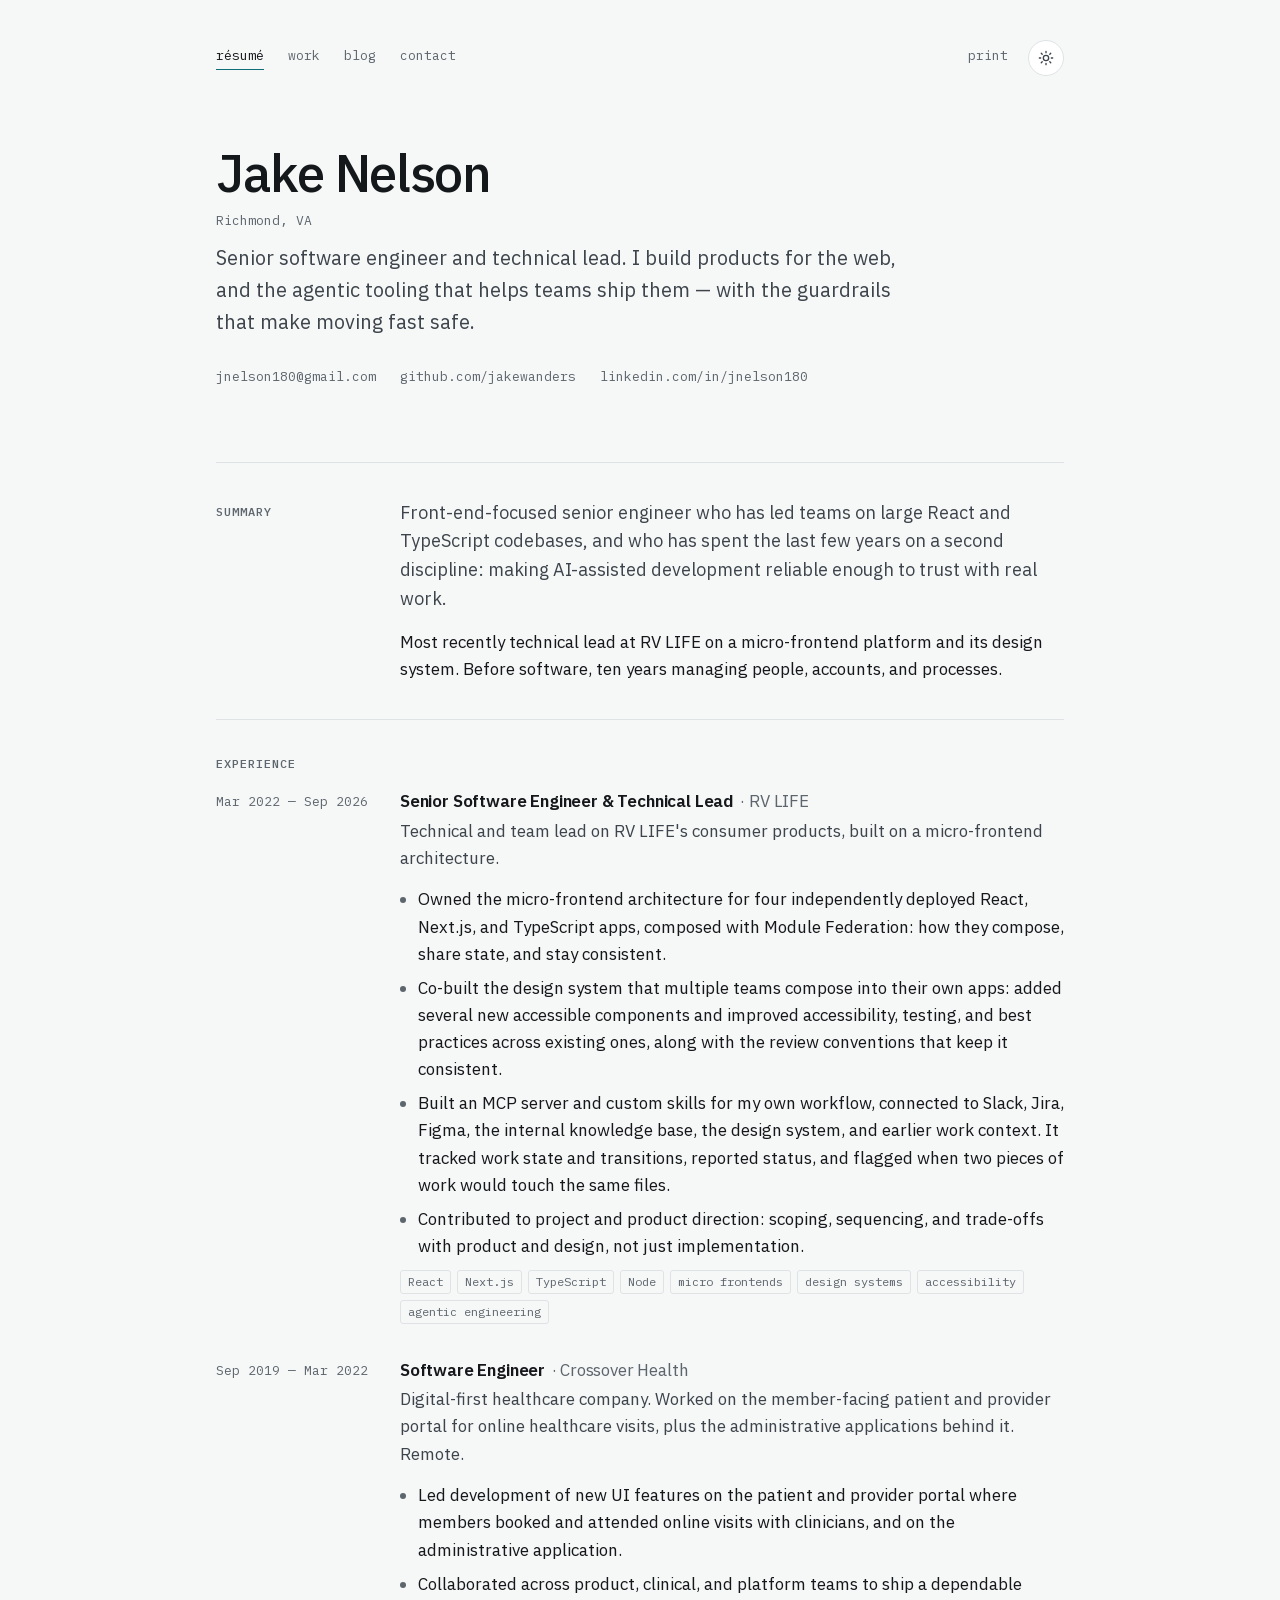
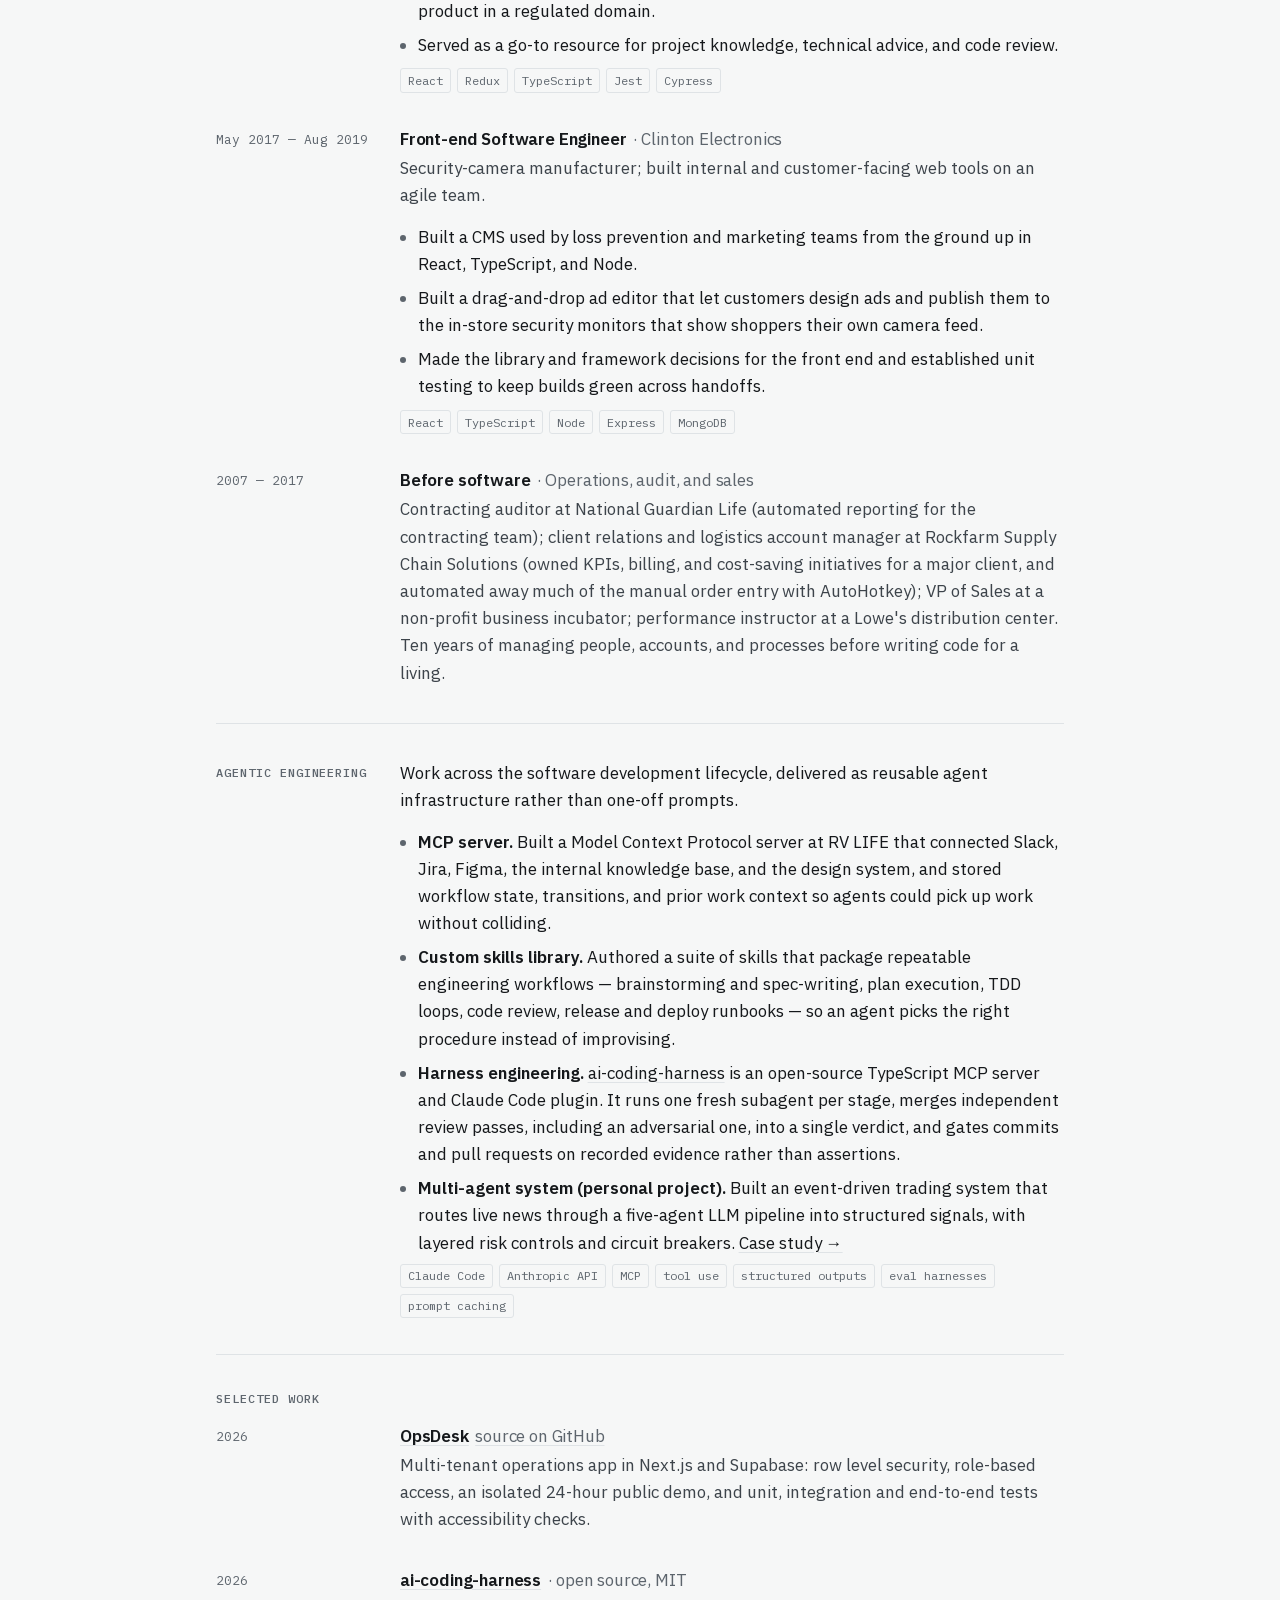
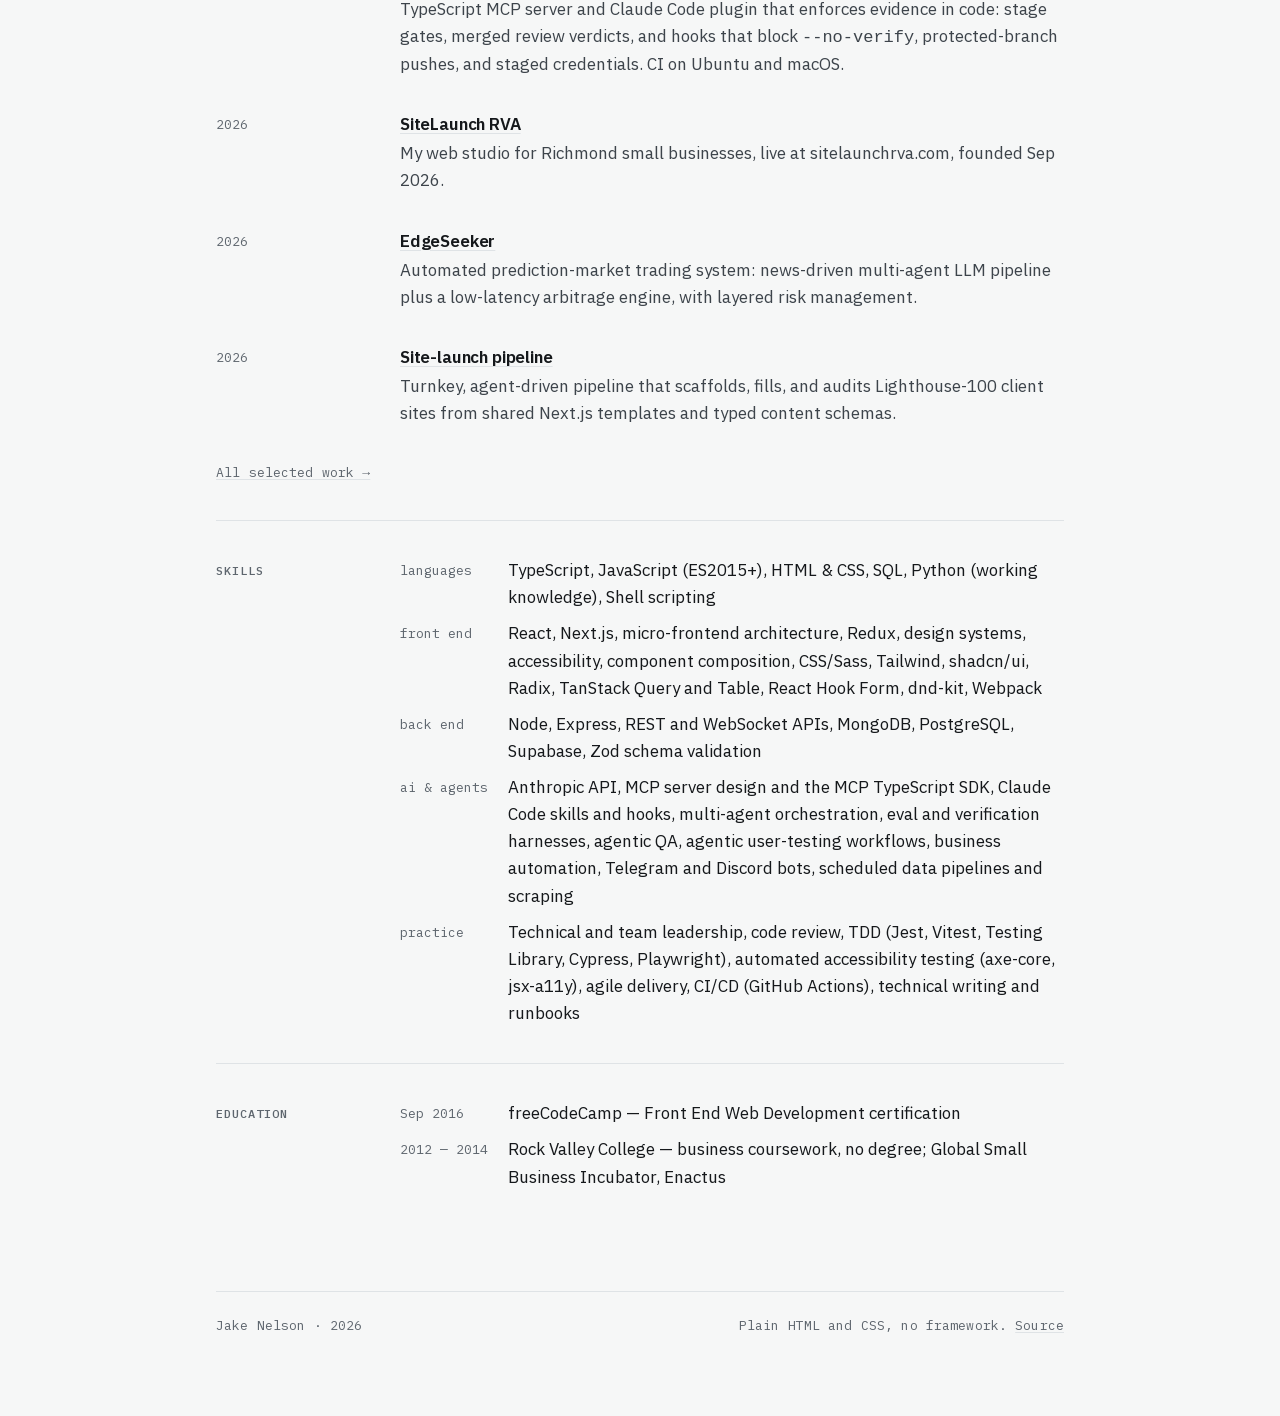
==== commit bbd222c5: "Apply suggestion from @jakewanders" ====
--- a/index.html
+++ b/index.html
@@ -115,7 +115,7 @@
           <h3>Front-end Software Engineer <span class="org">· Clinton Electronics</span></h3>
           <p class="summary">Security-camera manufacturer; built internal and customer-facing web tools on an agile team.</p>
           <ul>
-            <li>Built a CMS for the loss prevention and marketing teams from the ground up in React, TypeScript, and Node.</li>
+            <li>Built a CMS used by loss prevention and marketing teams from the ground up in React, TypeScript, and Node.</li>
             <li>Built a drag-and-drop ad editor that let customers design ads and publish them to the in-store security monitors that show shoppers their own camera feed.</li>
             <li>Made the library and framework decisions for the front end and established unit testing to keep builds green across handoffs.</li>
           </ul>
